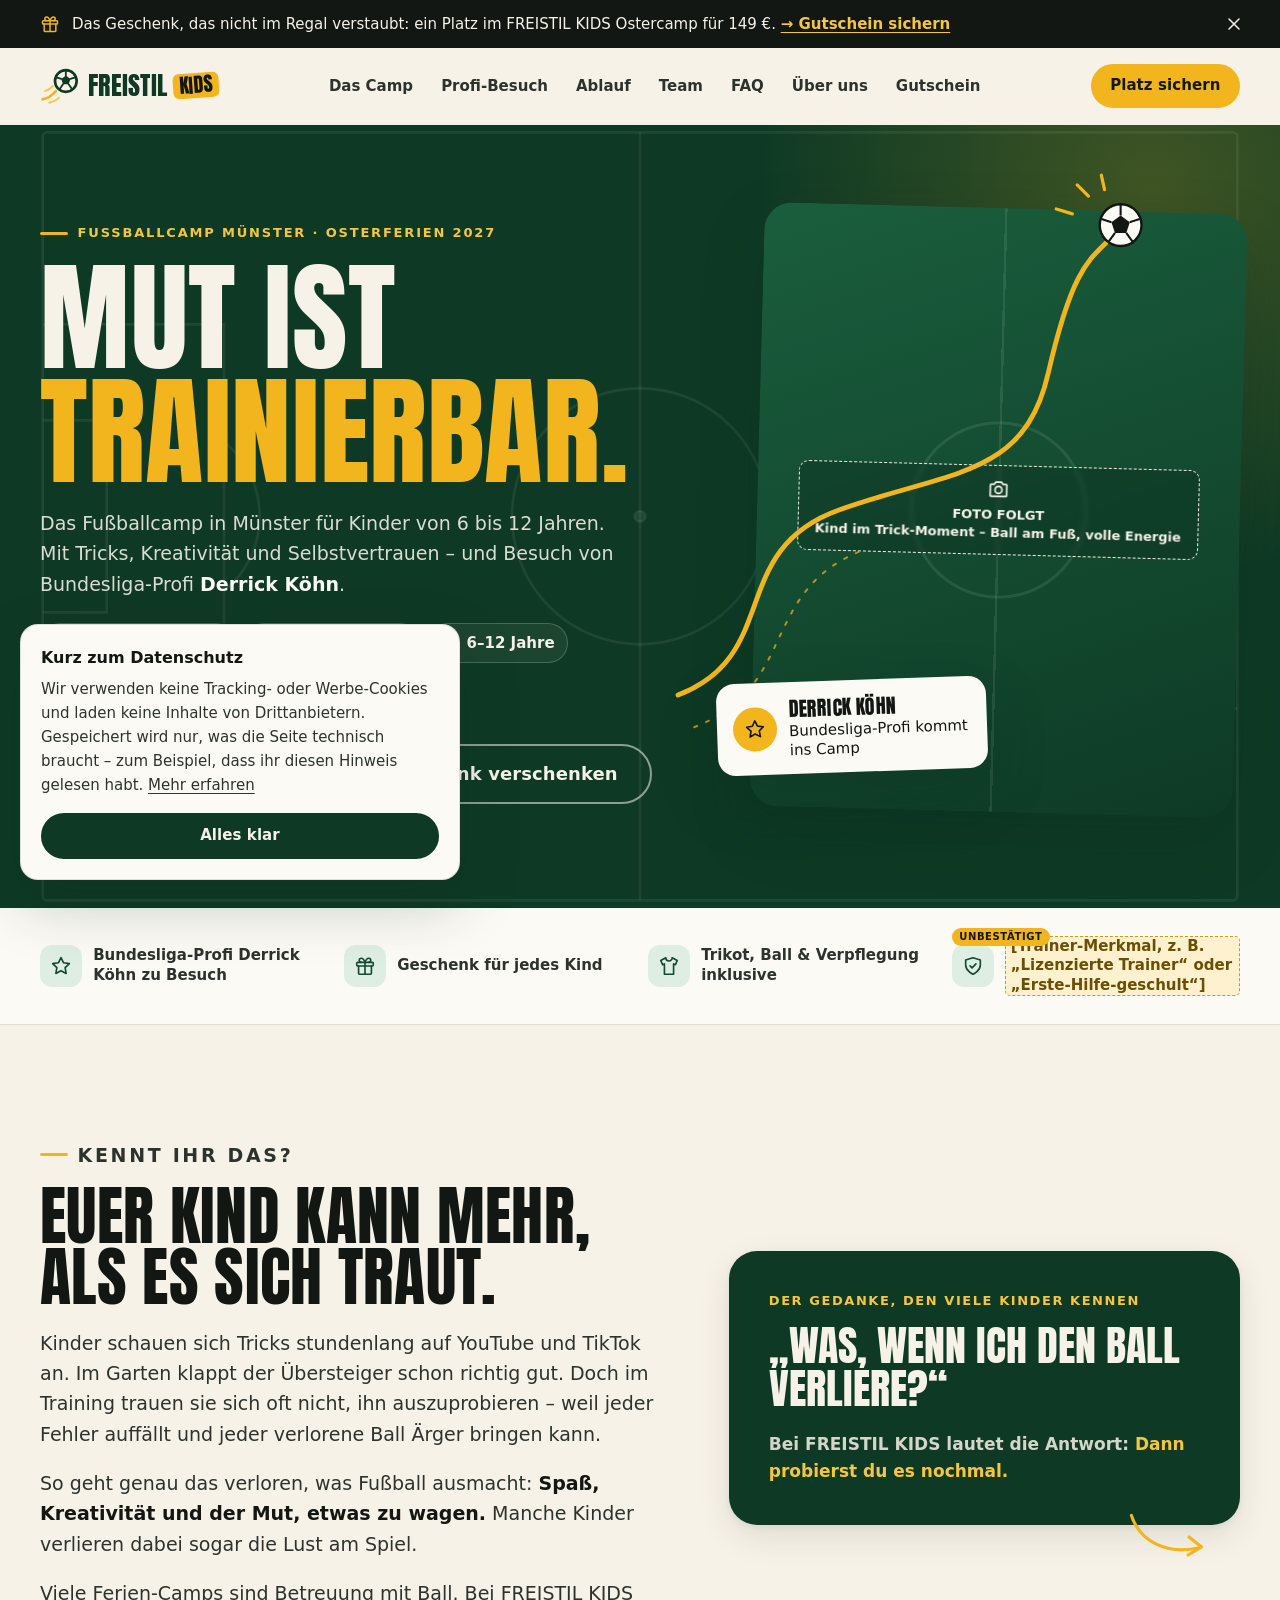
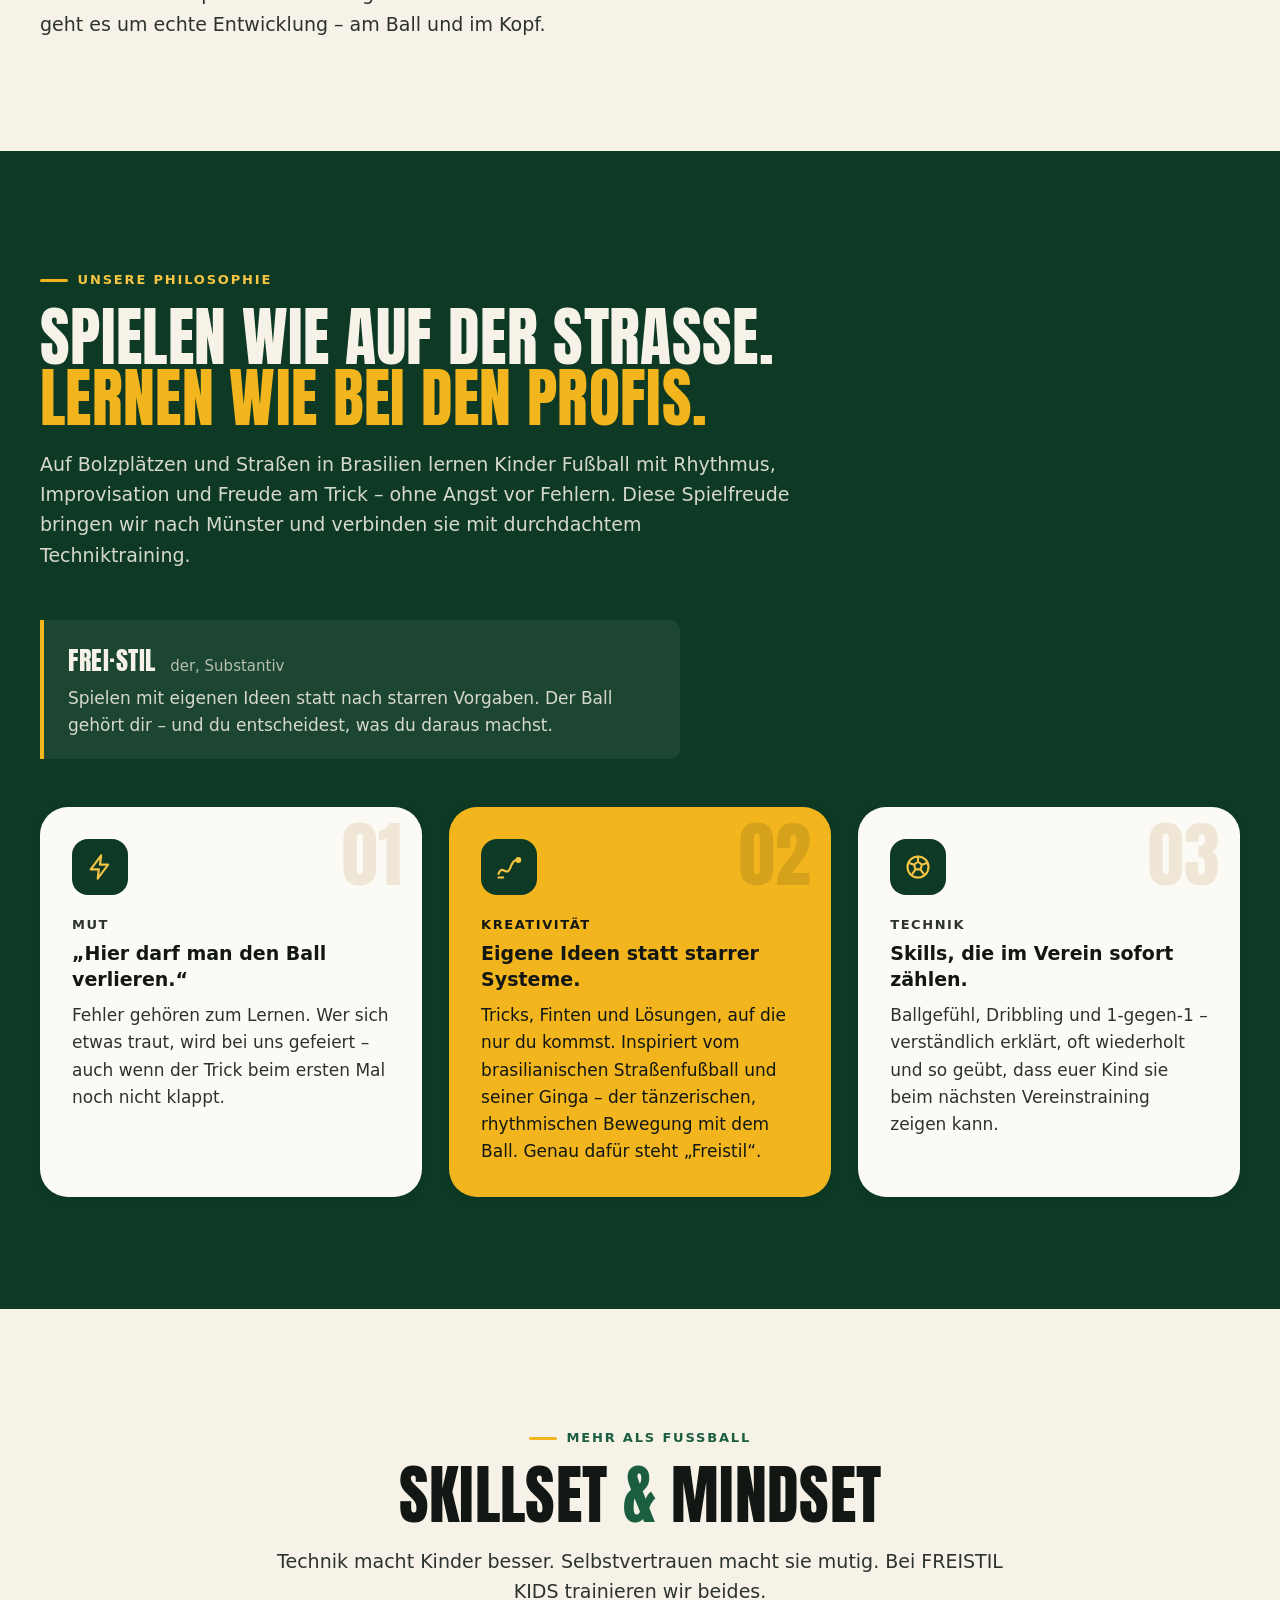
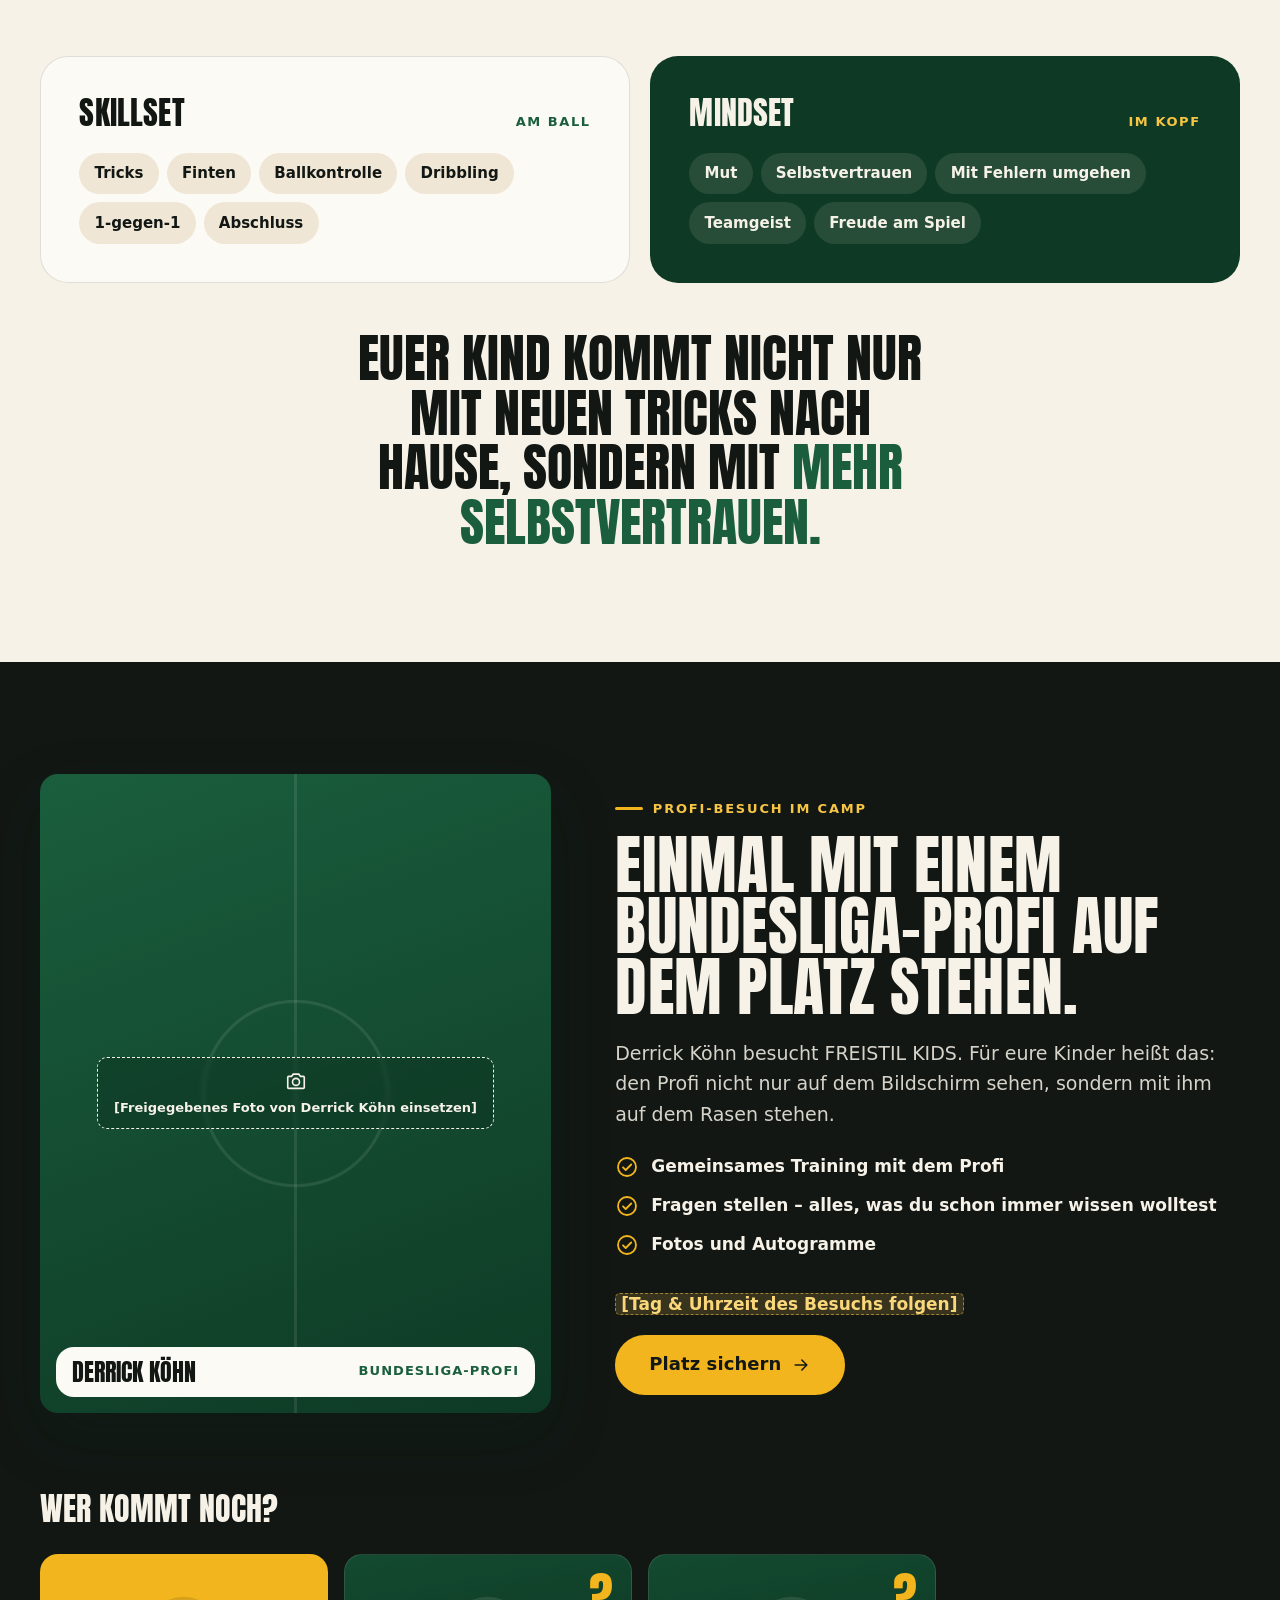
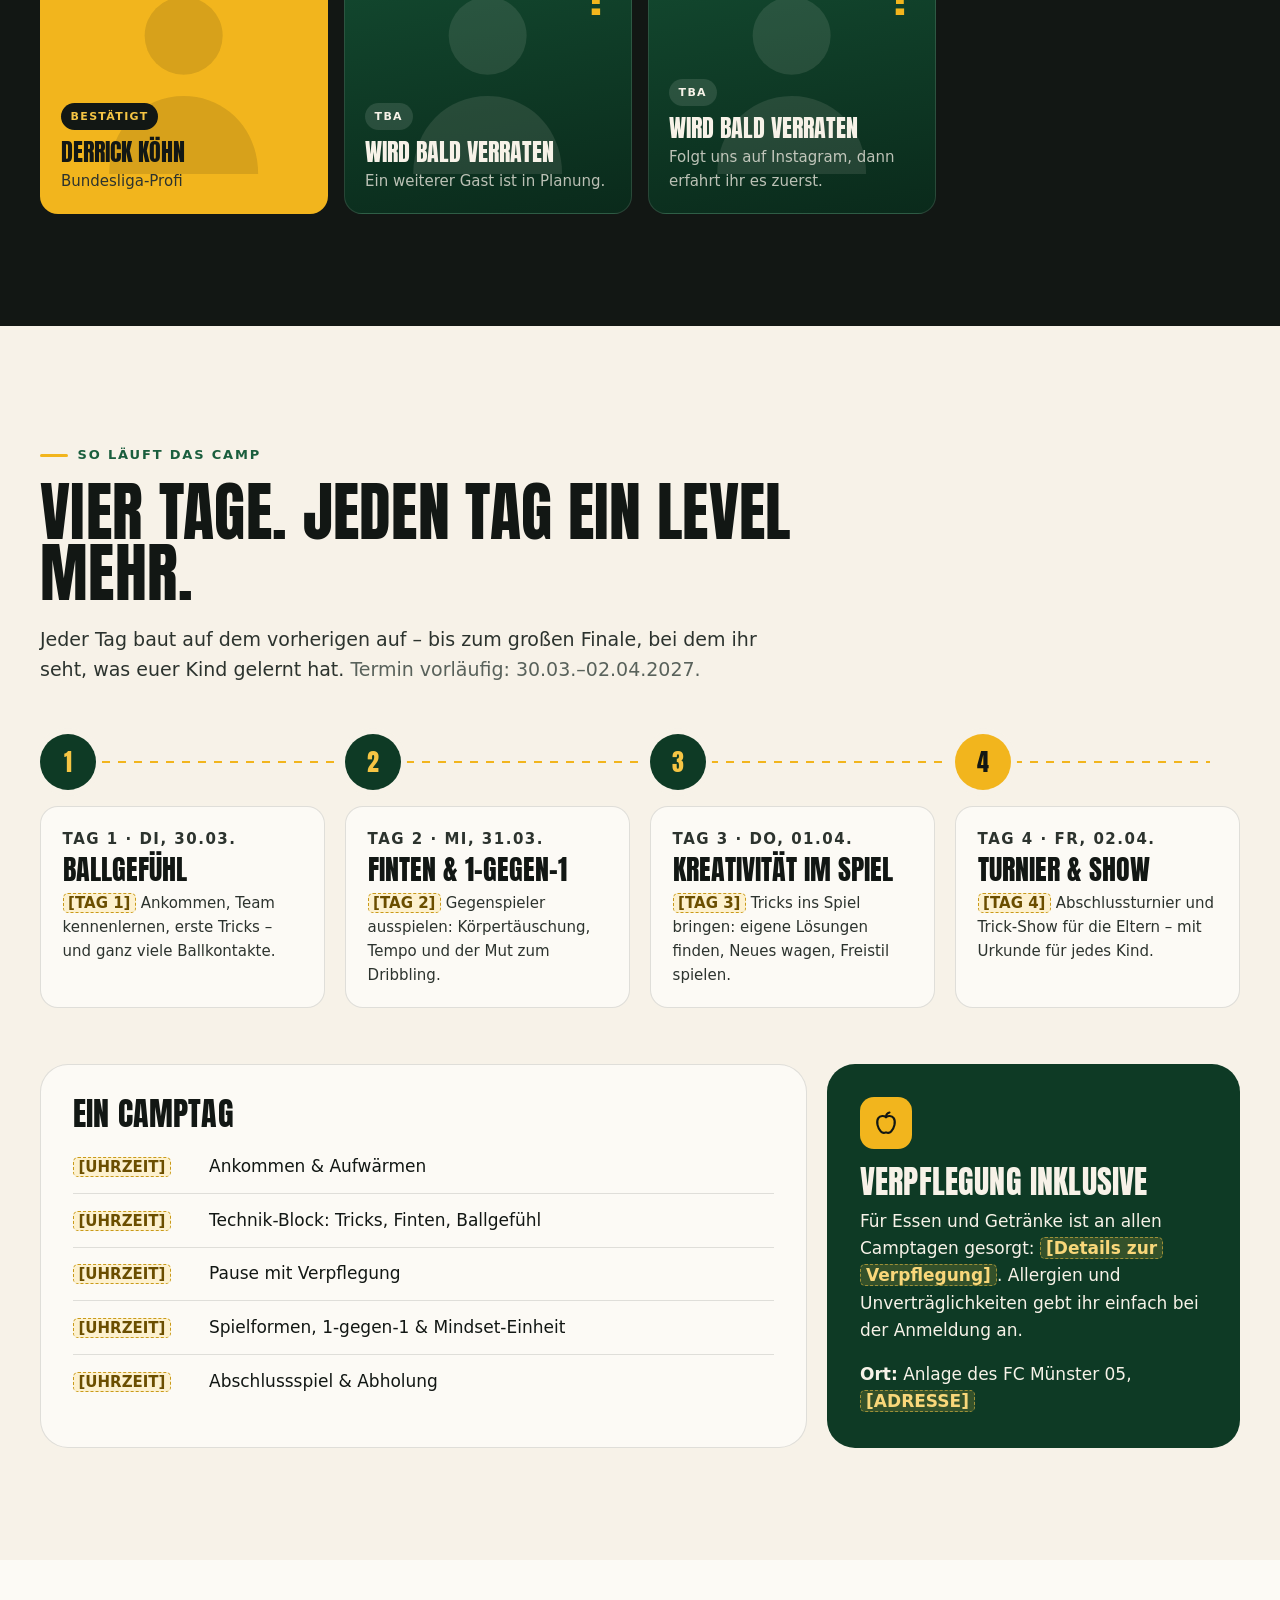
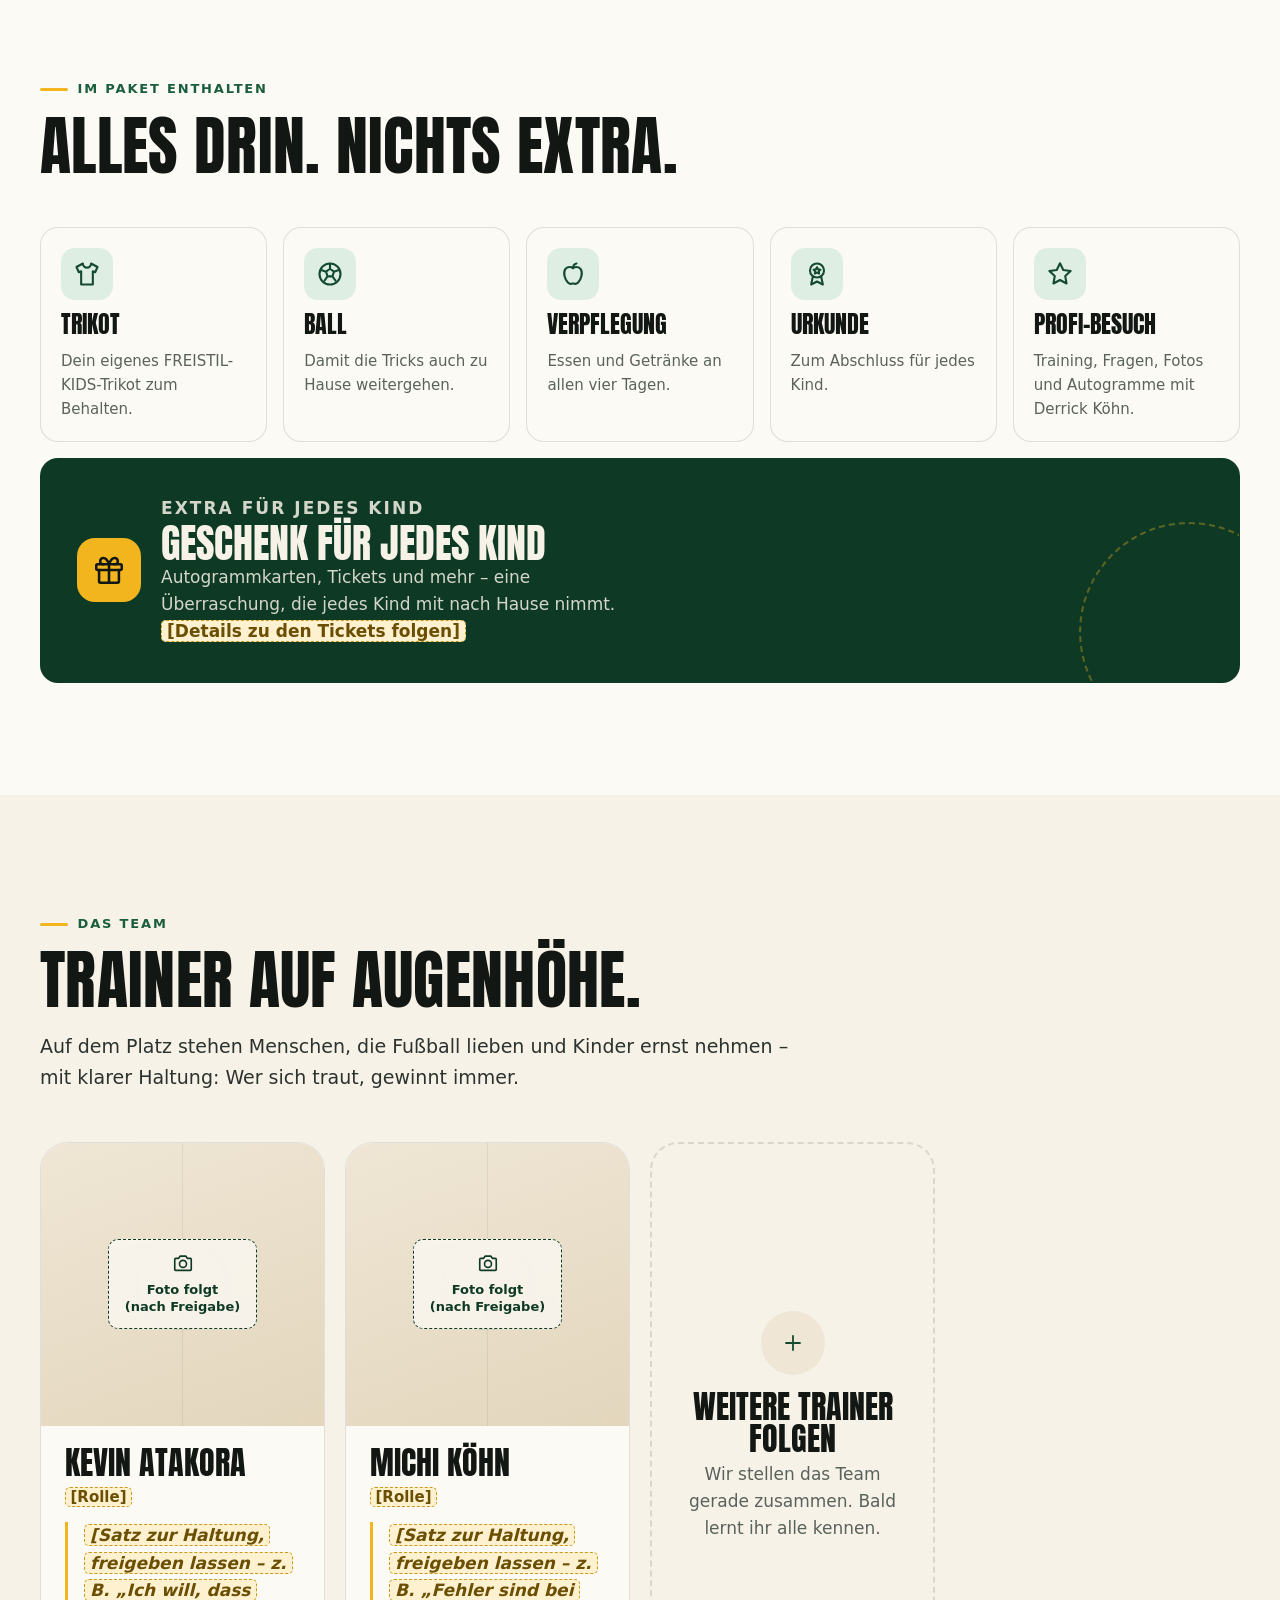
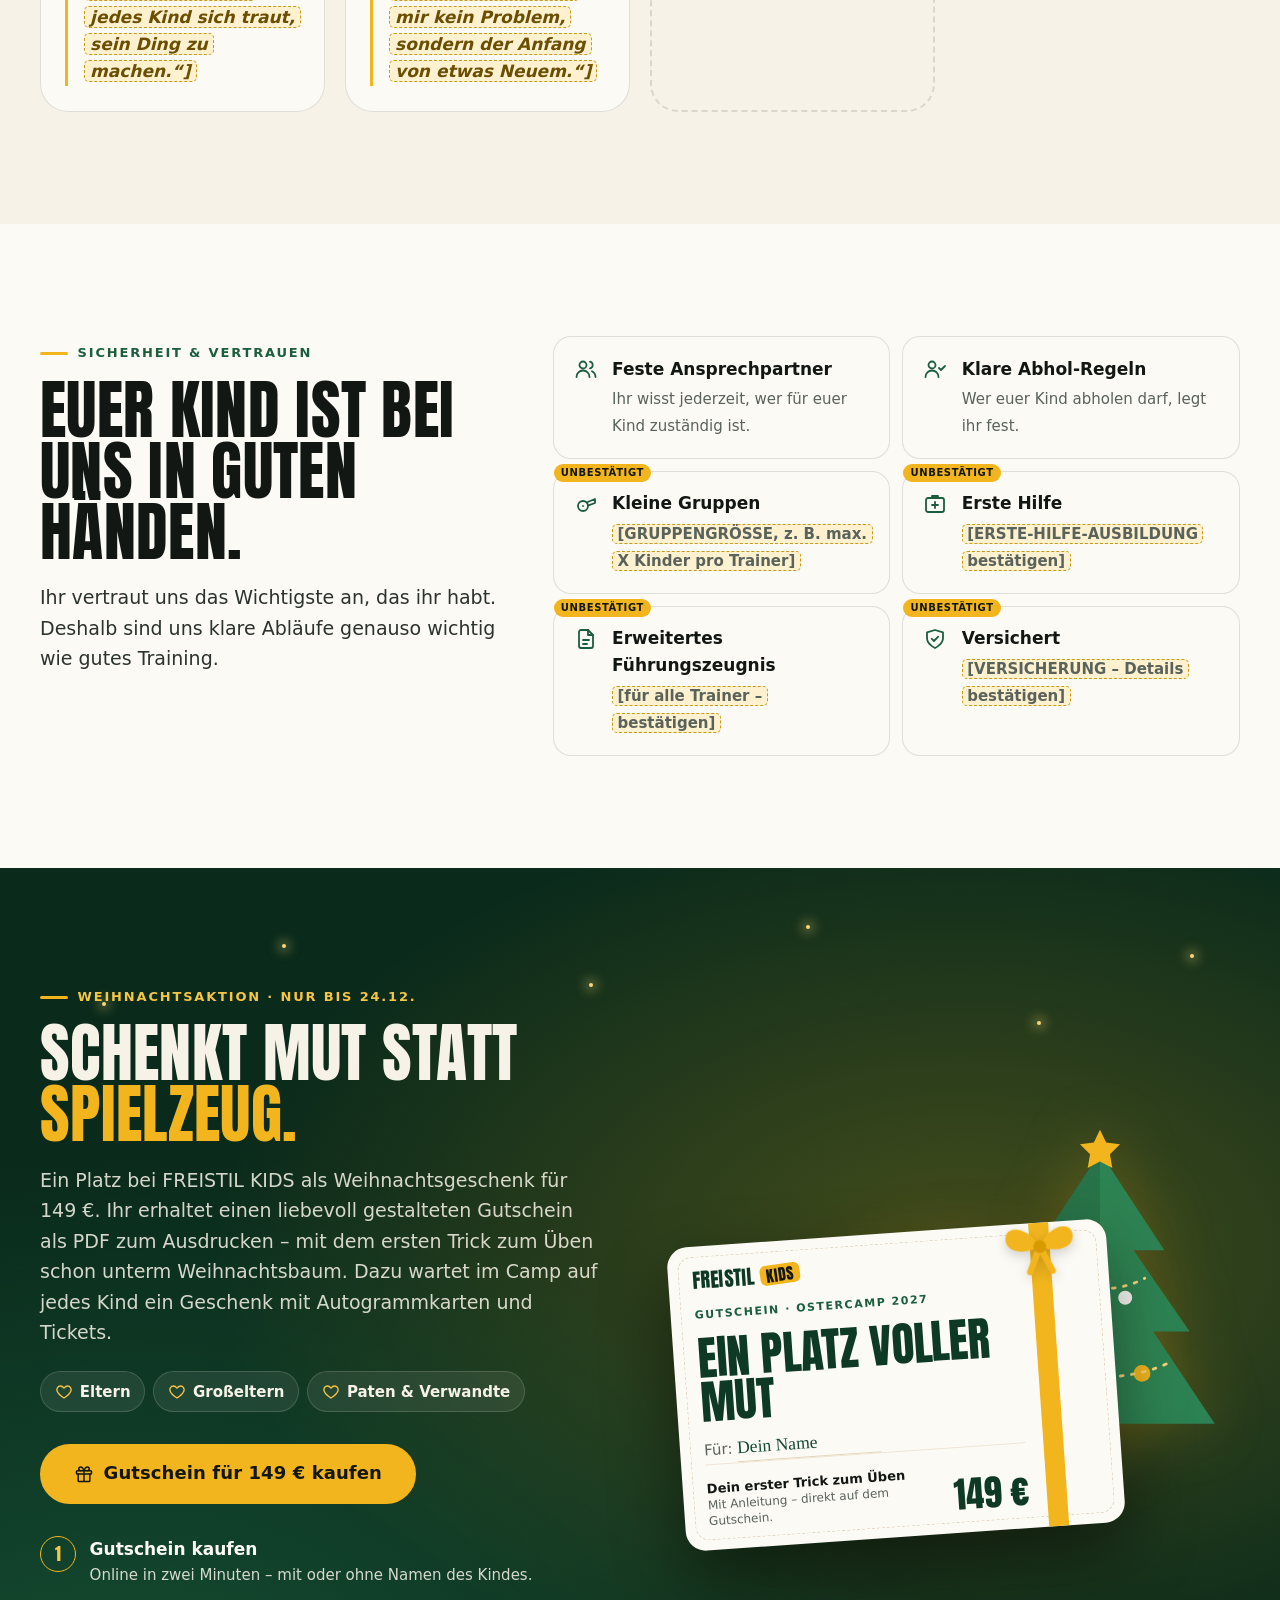
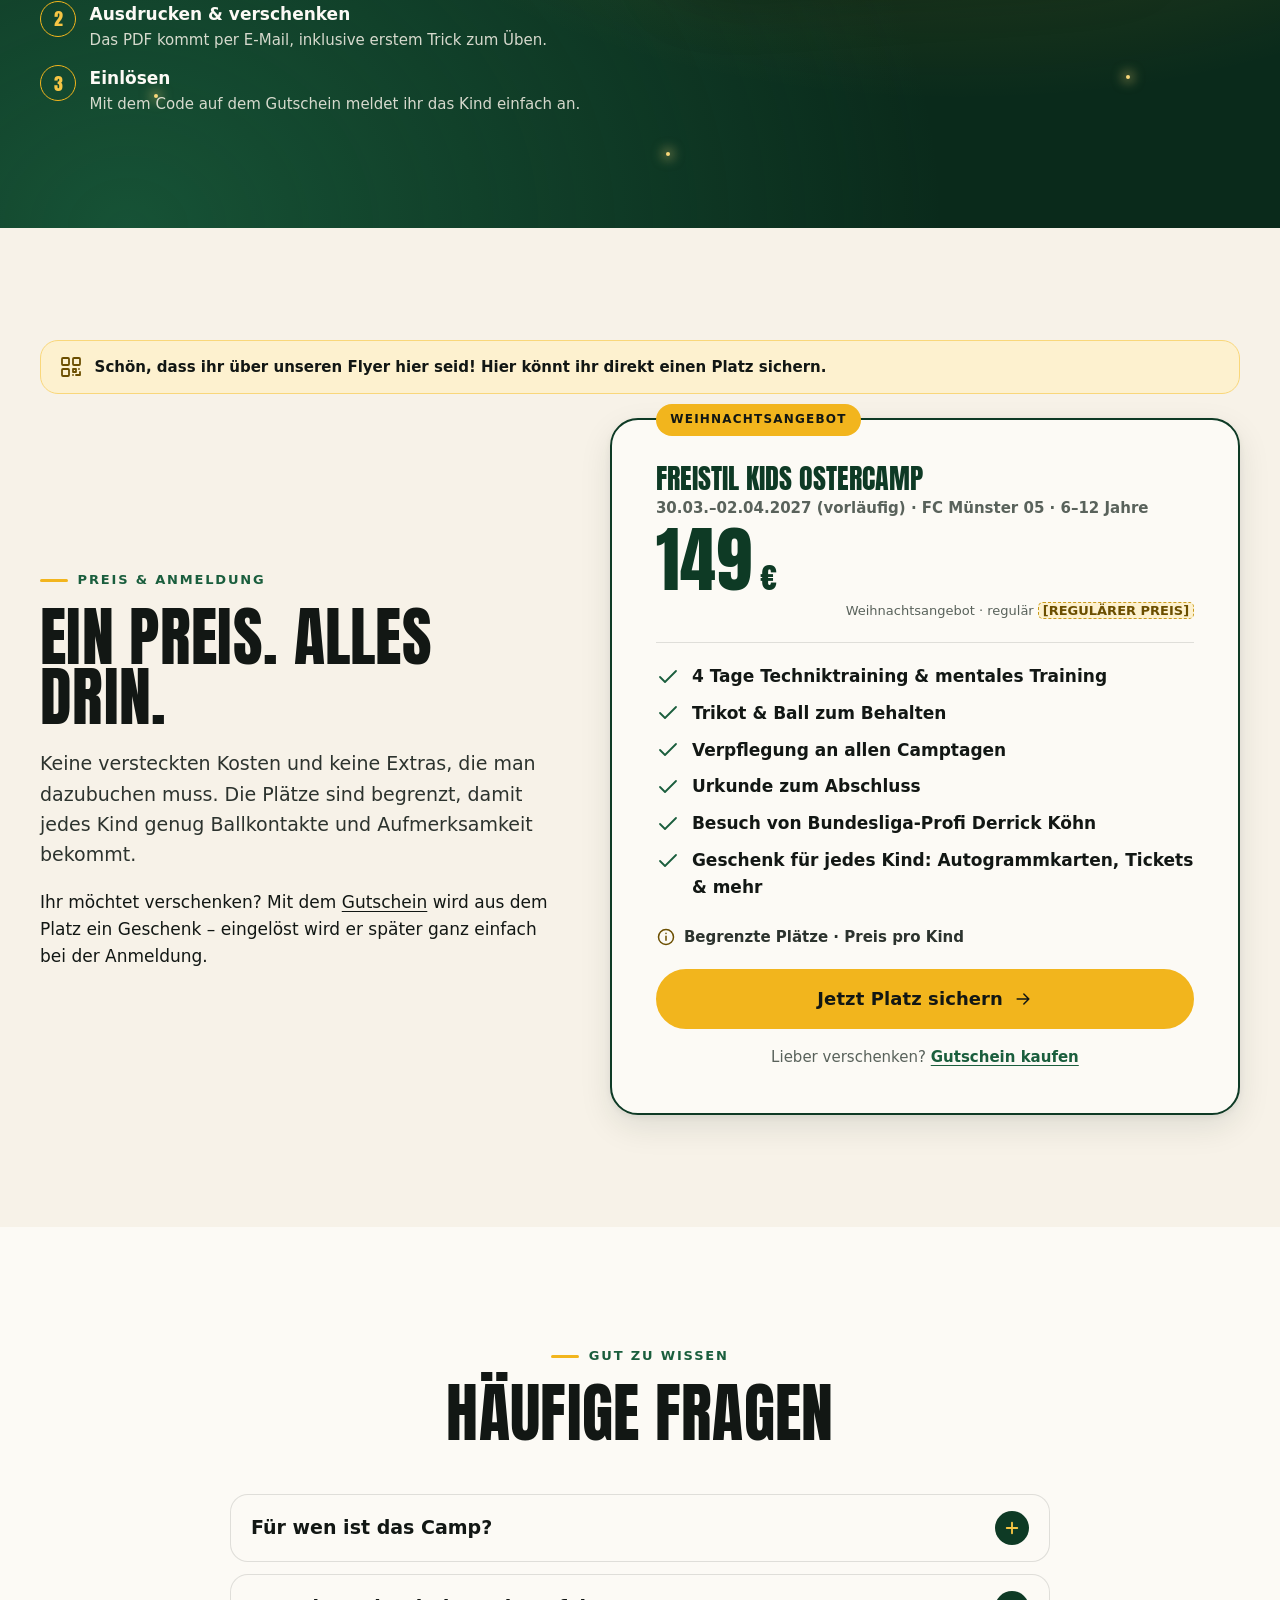
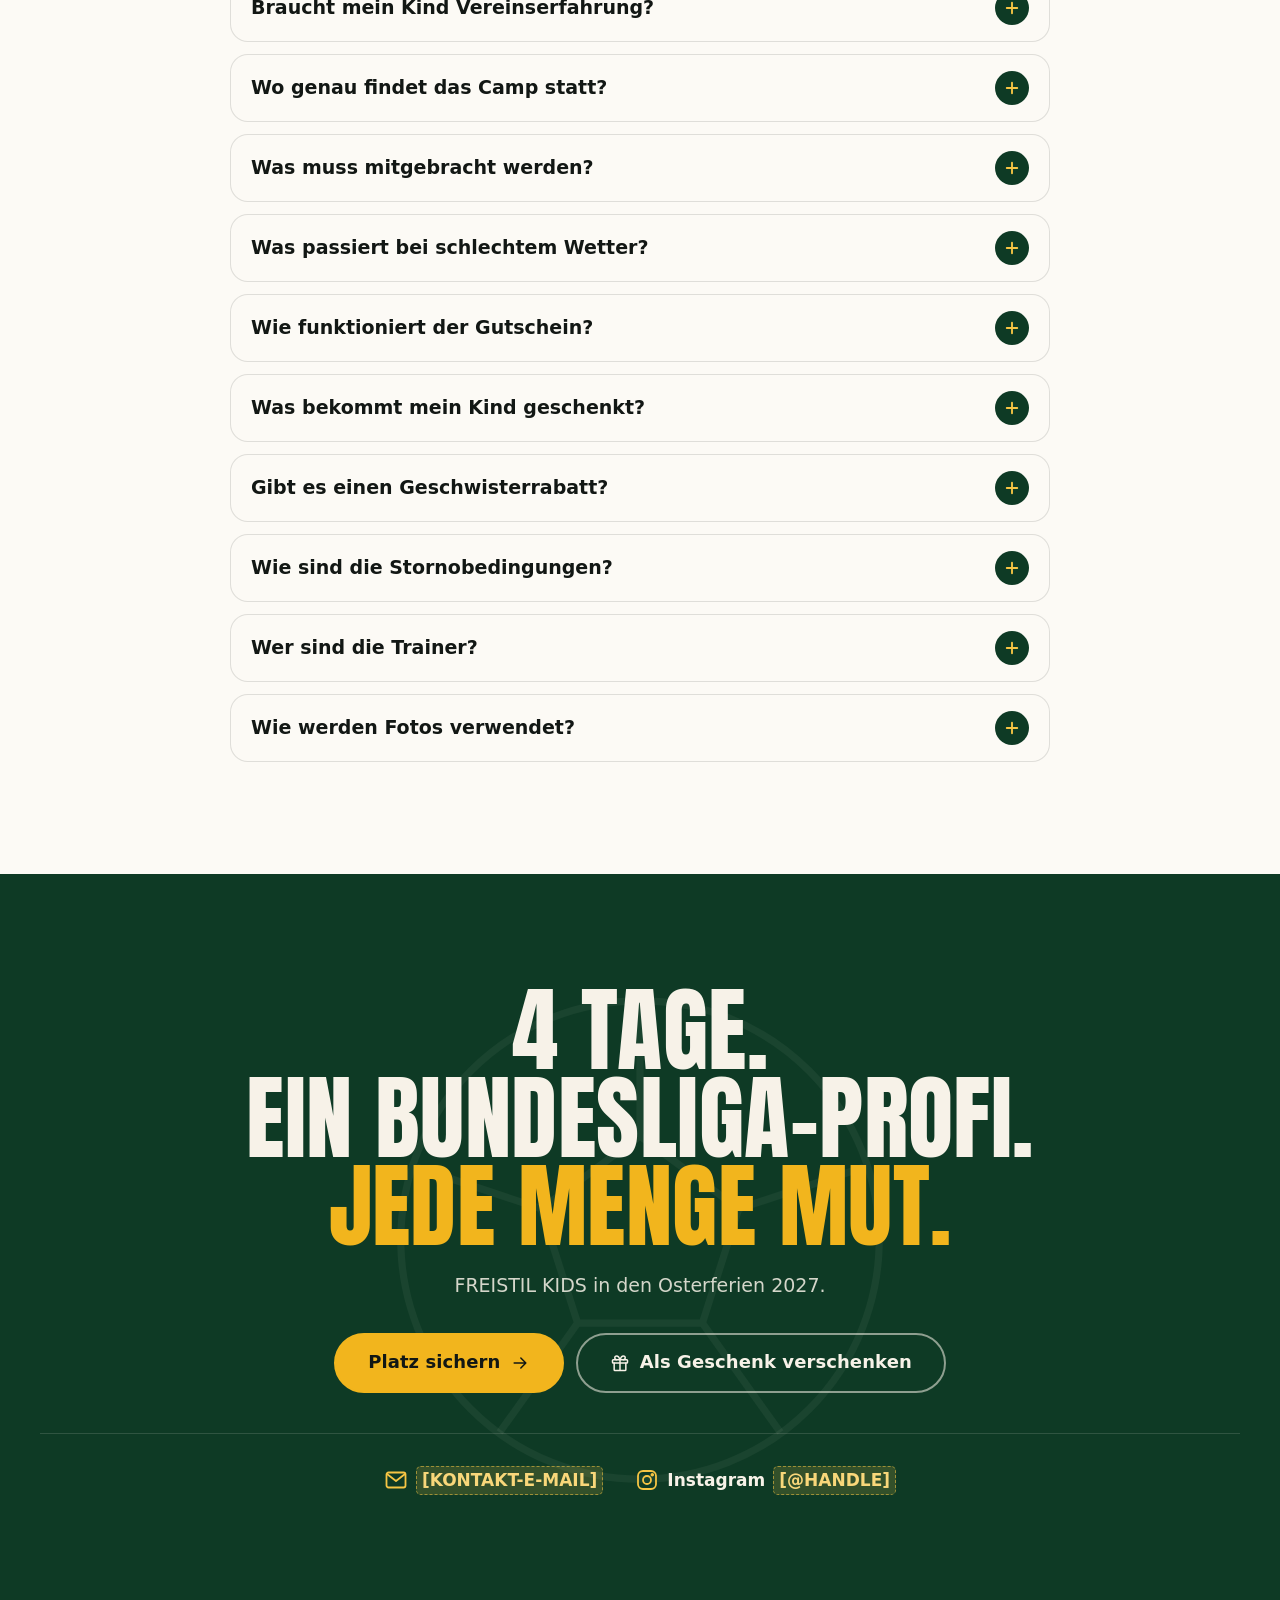
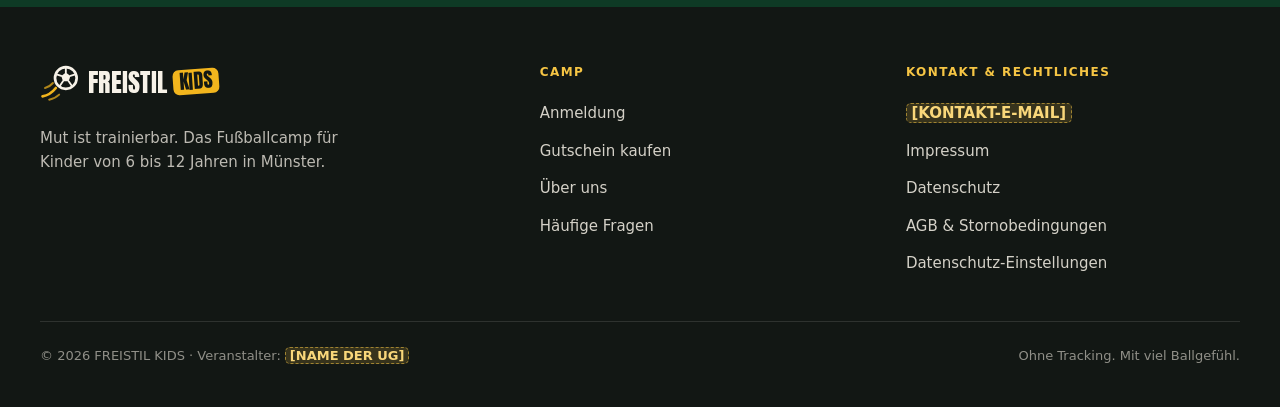
==== flyer/index.html @ 4f537256 "Website FREISTIL KIDS: Startseite, Über uns, Anmeldung, Gutschein - Startseite mit allen 14 Abschnit" ====
<!DOCTYPE html>
<html lang="de">
<head>
  <meta charset="utf-8">
  <meta name="viewport" content="width=device-width, initial-scale=1">
  <title>FREISTIL KIDS – Fußballcamp Münster</title>
  <meta name="robots" content="noindex, follow">
  <!--
    Landing-URL für den QR-Code auf dem Flyer (z. B. https://DOMAIN/flyer).
    Leitet auf die Startseite mit Fokus auf Preis & Anmeldung weiter und hängt ?quelle=flyer an.
    Messbar ohne Tracking-Tool: Der Parameter landet als verstecktes Feld „quelle“ in jeder Anmeldung
    und jeder Gutschein-Bestellung; zusätzlich zählen die Server-Logs die Aufrufe von /flyer.
    Für weitere Kanäle einfach kopieren, z. B. /insta → ?quelle=instagram.
  -->
  <meta http-equiv="refresh" content="0; url=../index.html?quelle=flyer#preis">
  <link rel="canonical" href="https://freistil-kids.example/">
  <script>location.replace('../index.html?quelle=flyer#preis');</script>
  <style>body{font-family:system-ui,sans-serif;background:#0e3a25;color:#f7f2e8;display:grid;place-items:center;min-height:100vh;margin:0;text-align:center;padding:1rem}a{color:#f6c544}</style>
</head>
<body>
  <p>Einen Moment … <a href="../index.html?quelle=flyer#preis">Weiter zu FREISTIL KIDS</a></p>
</body>
</html>
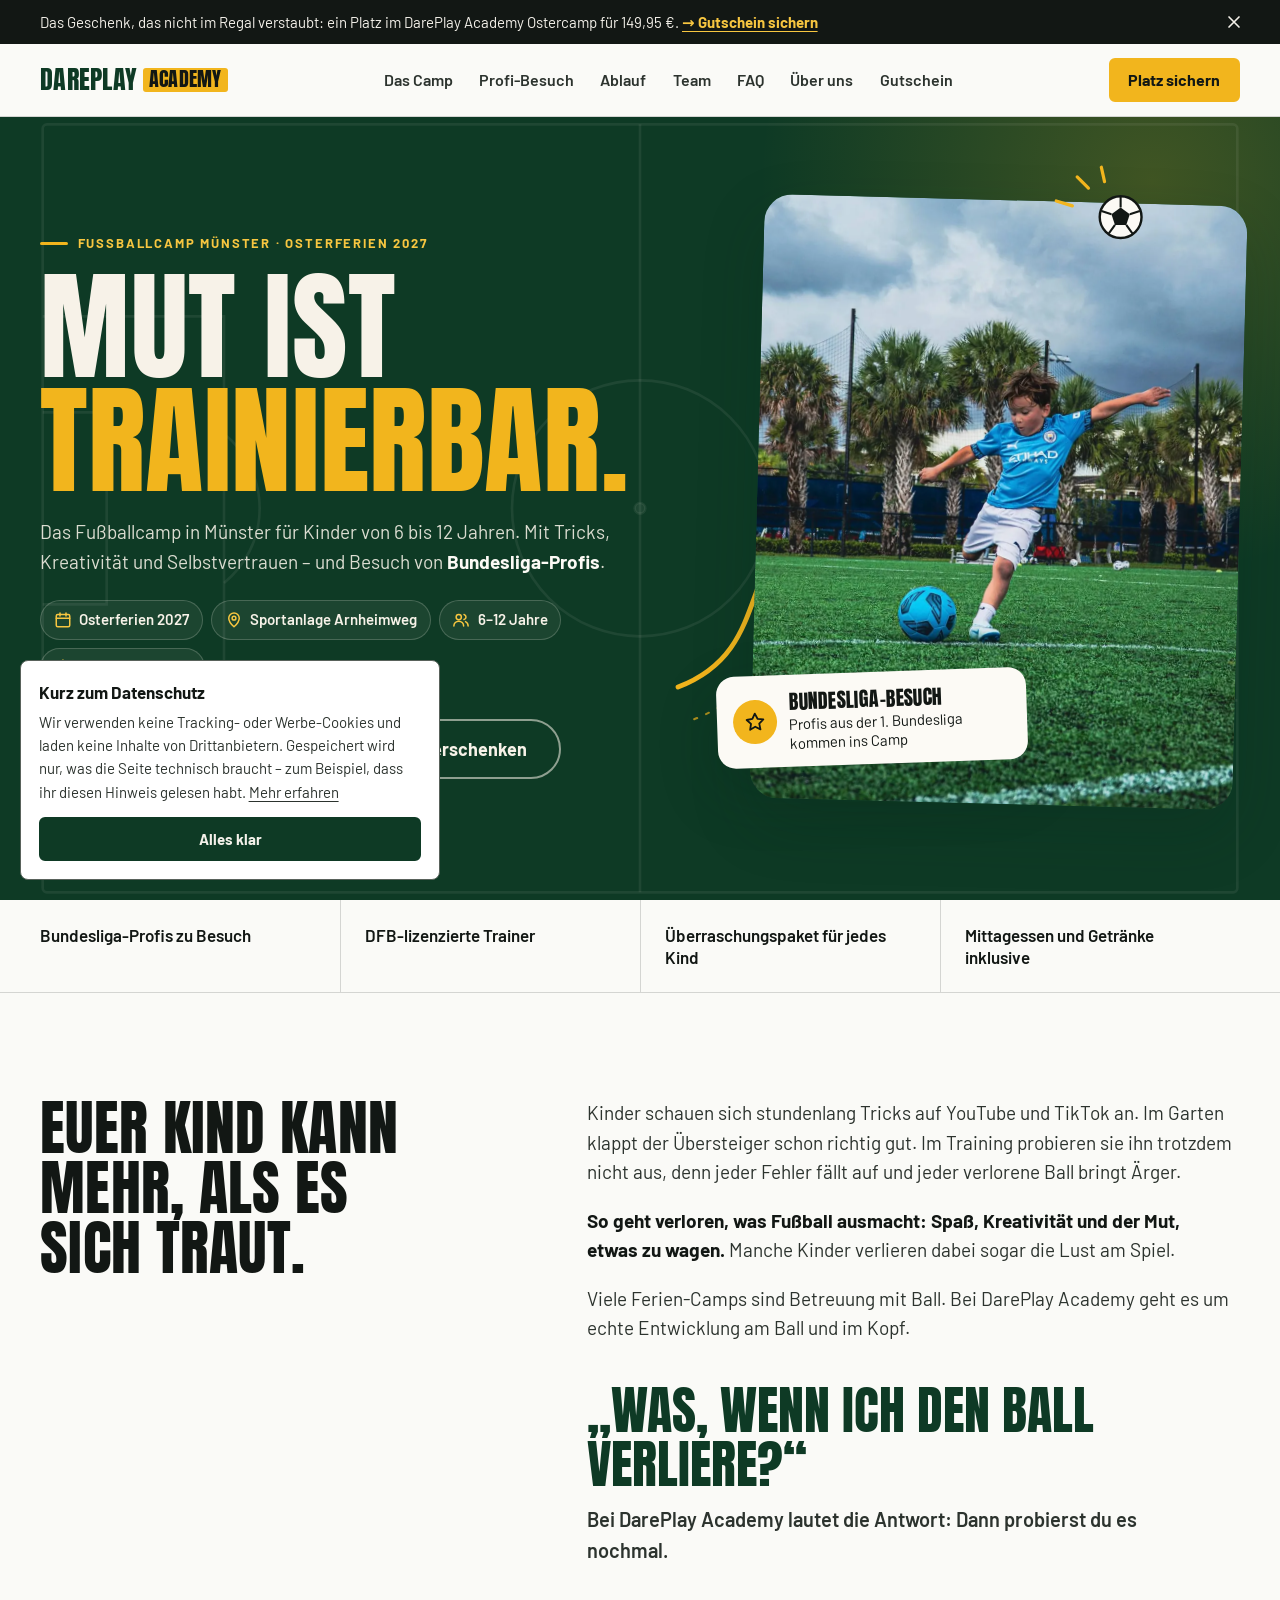
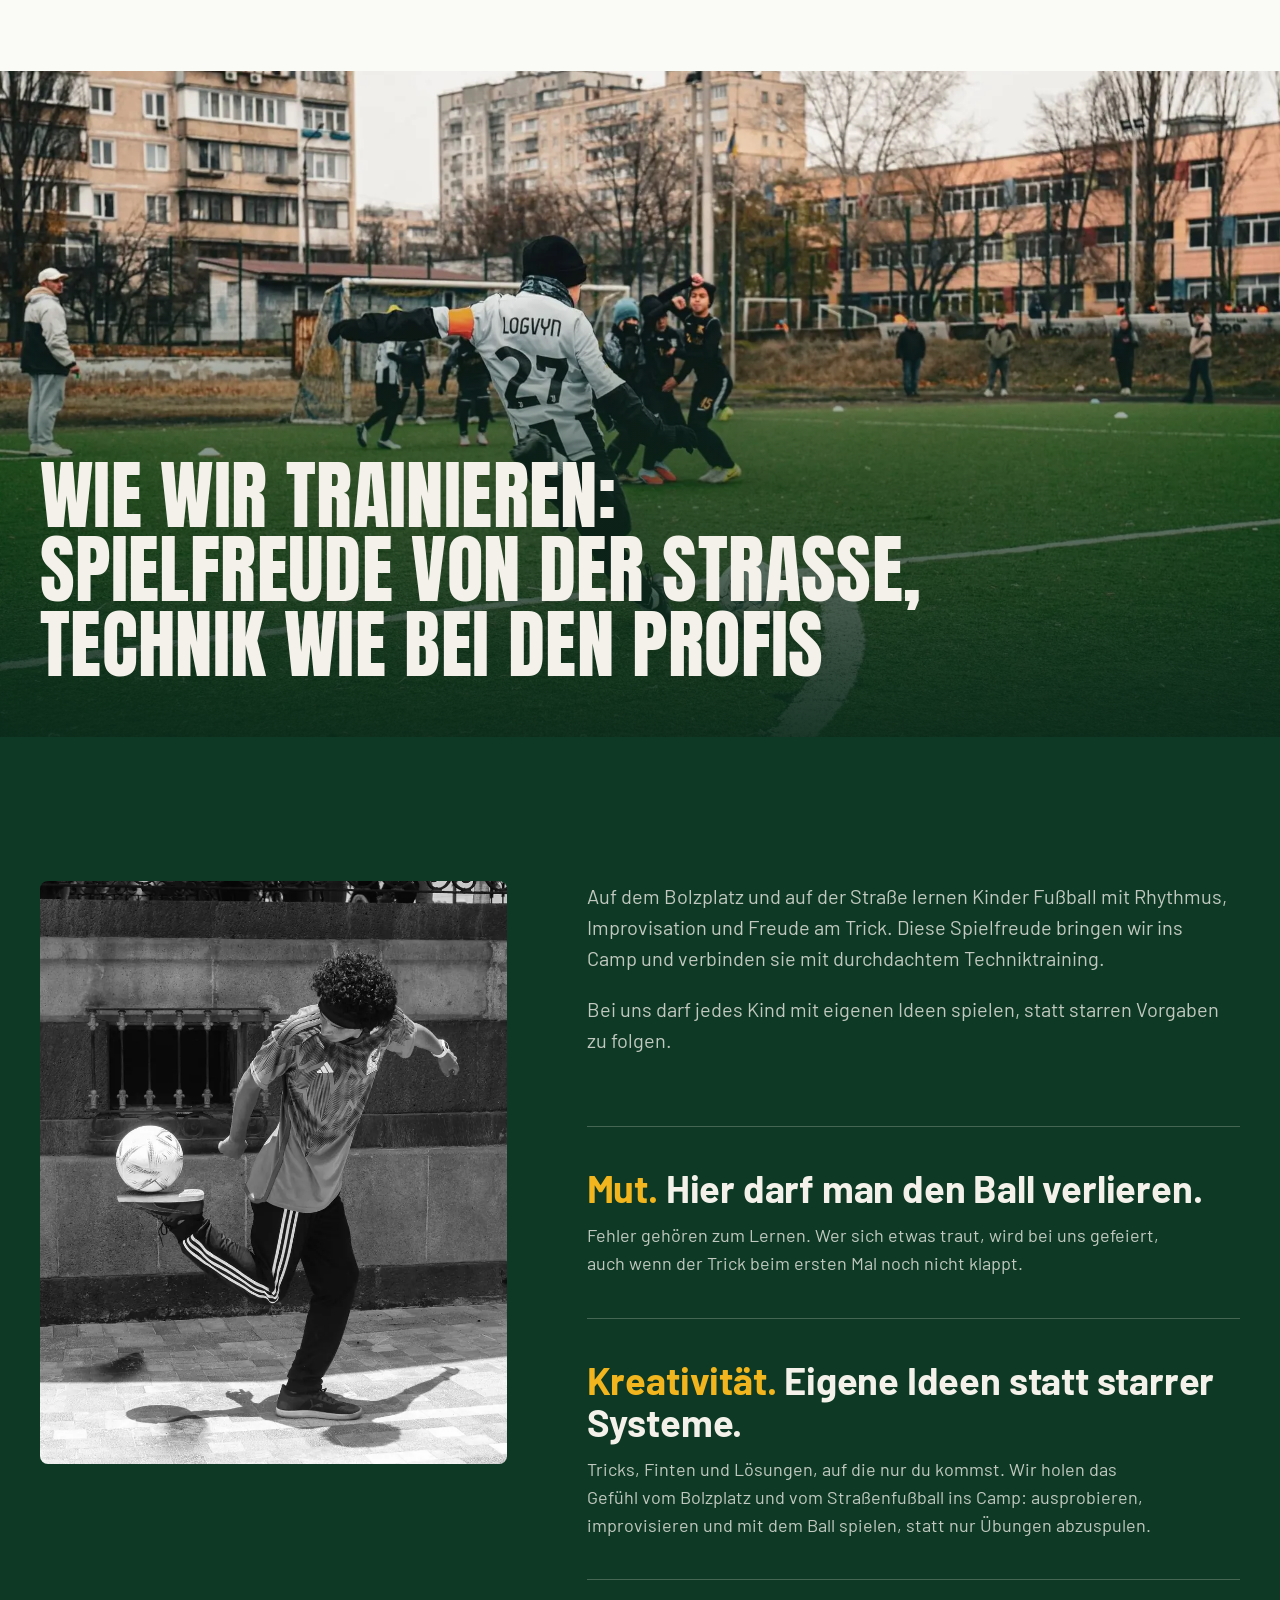
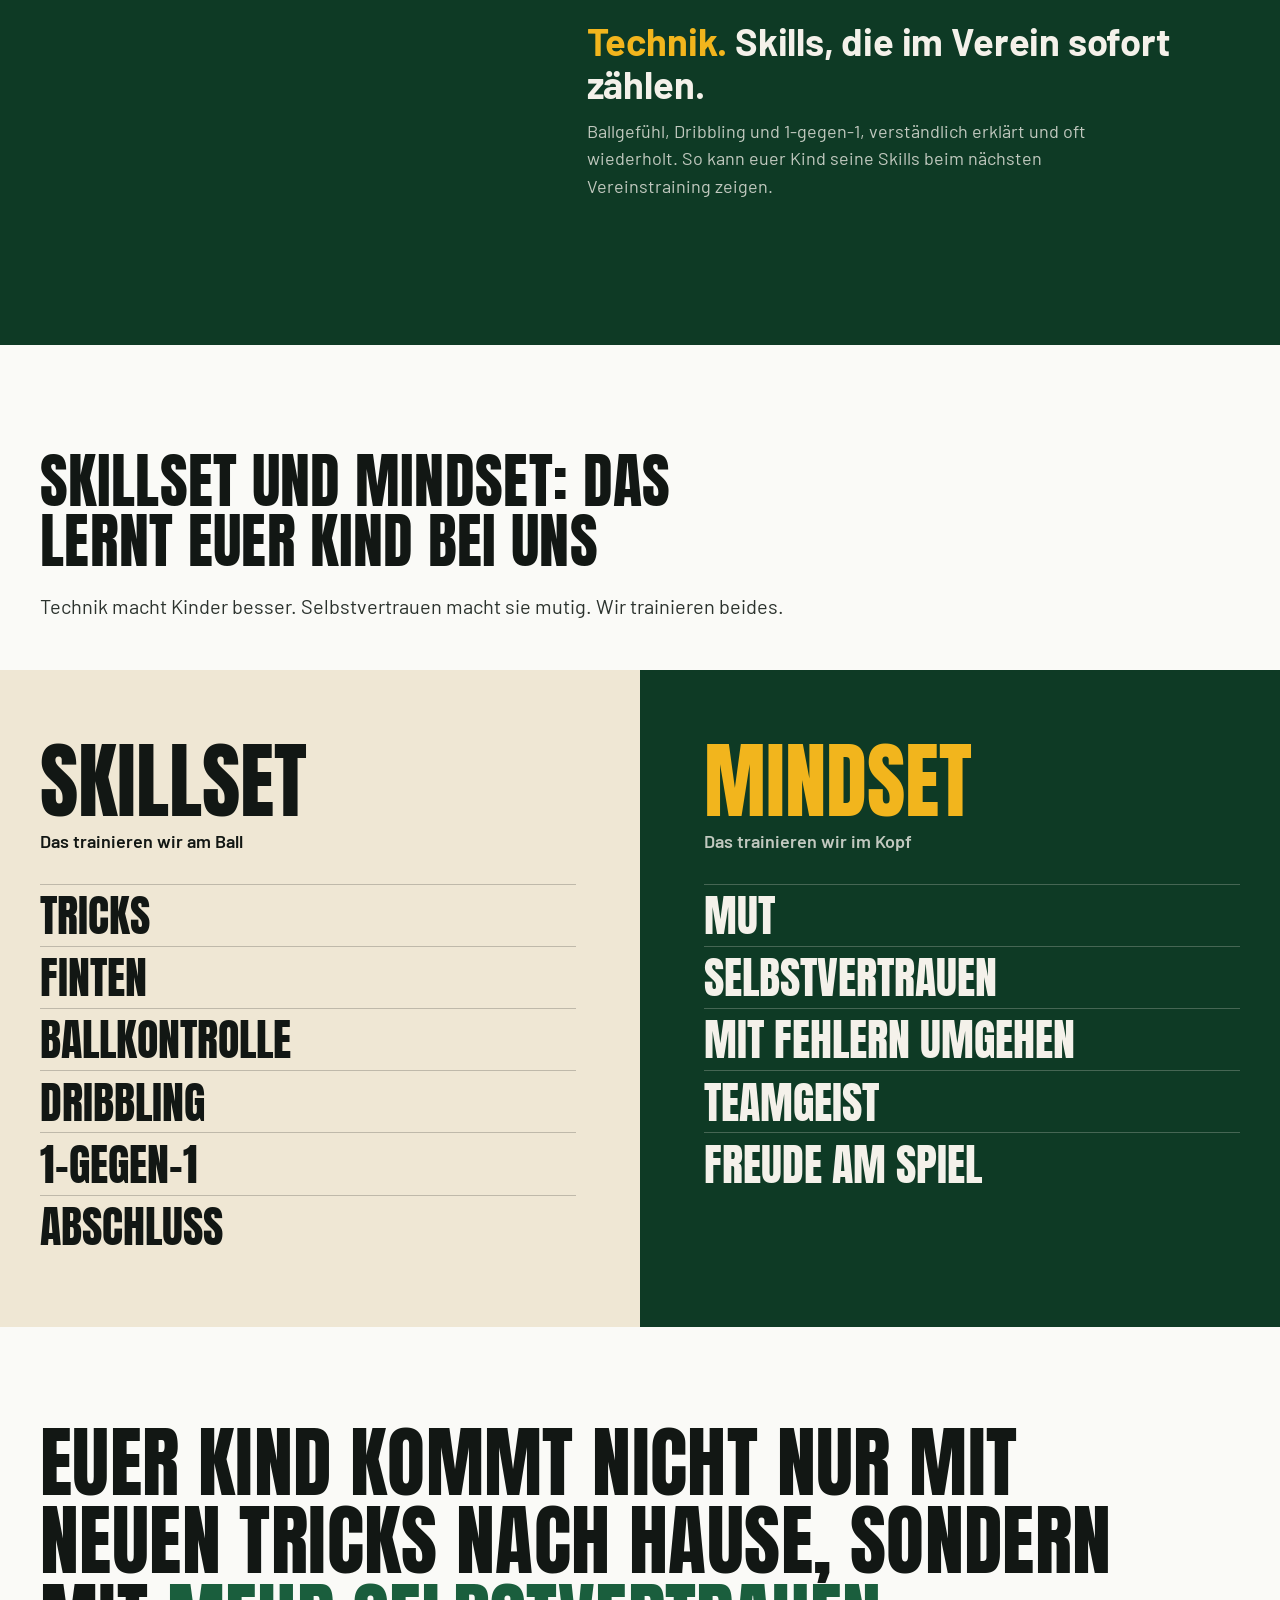
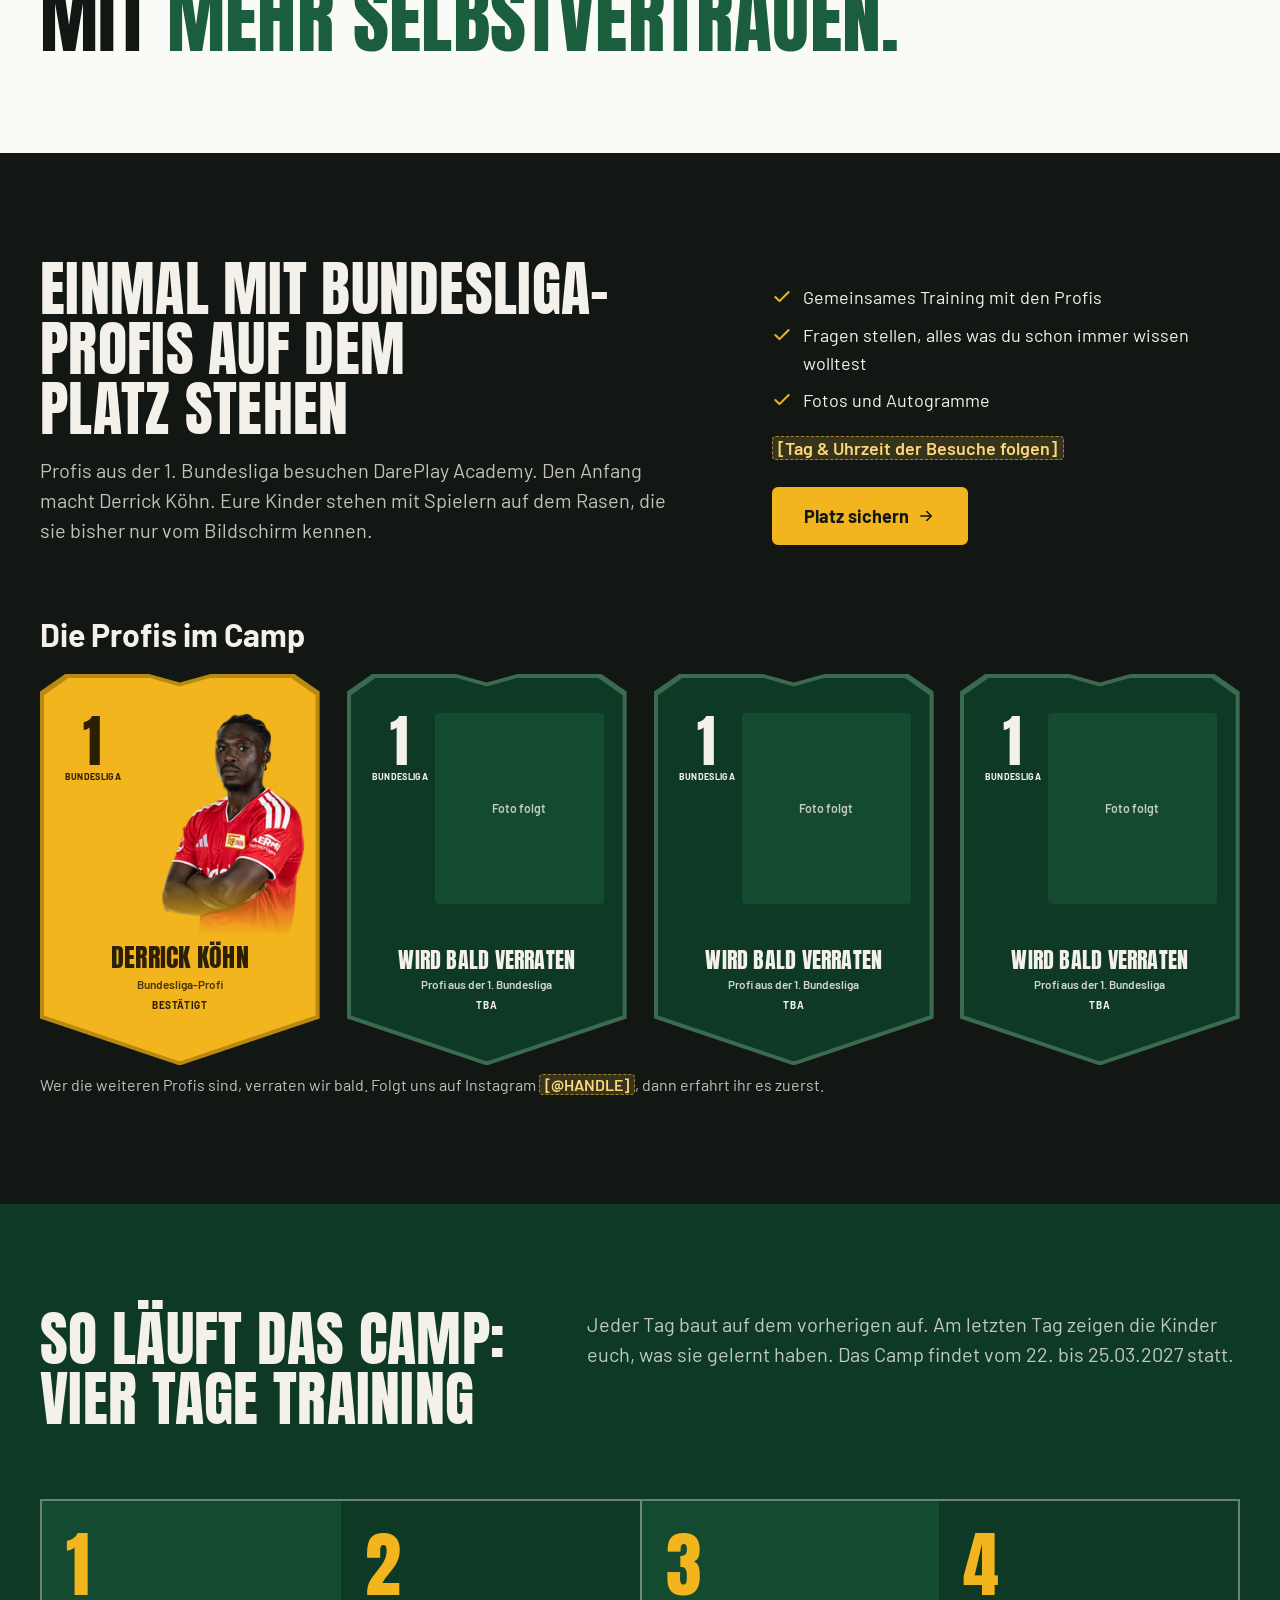
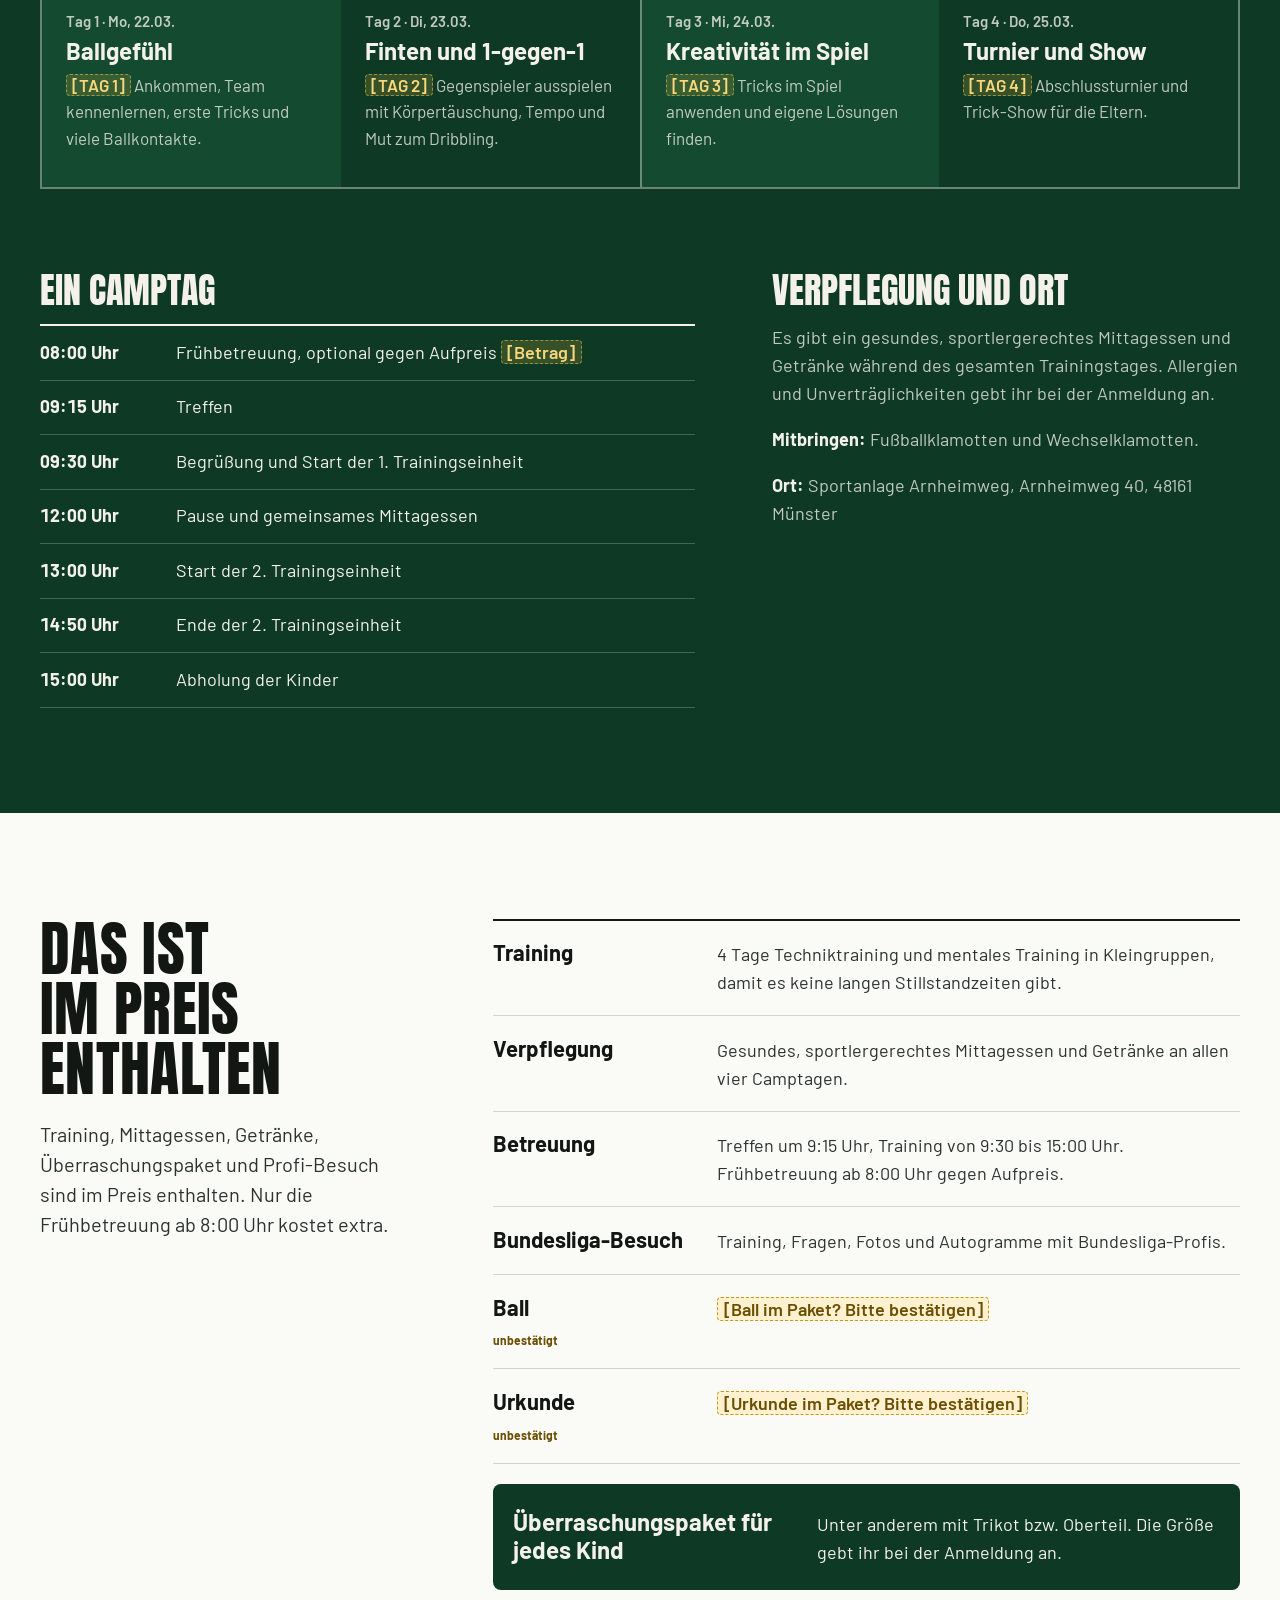
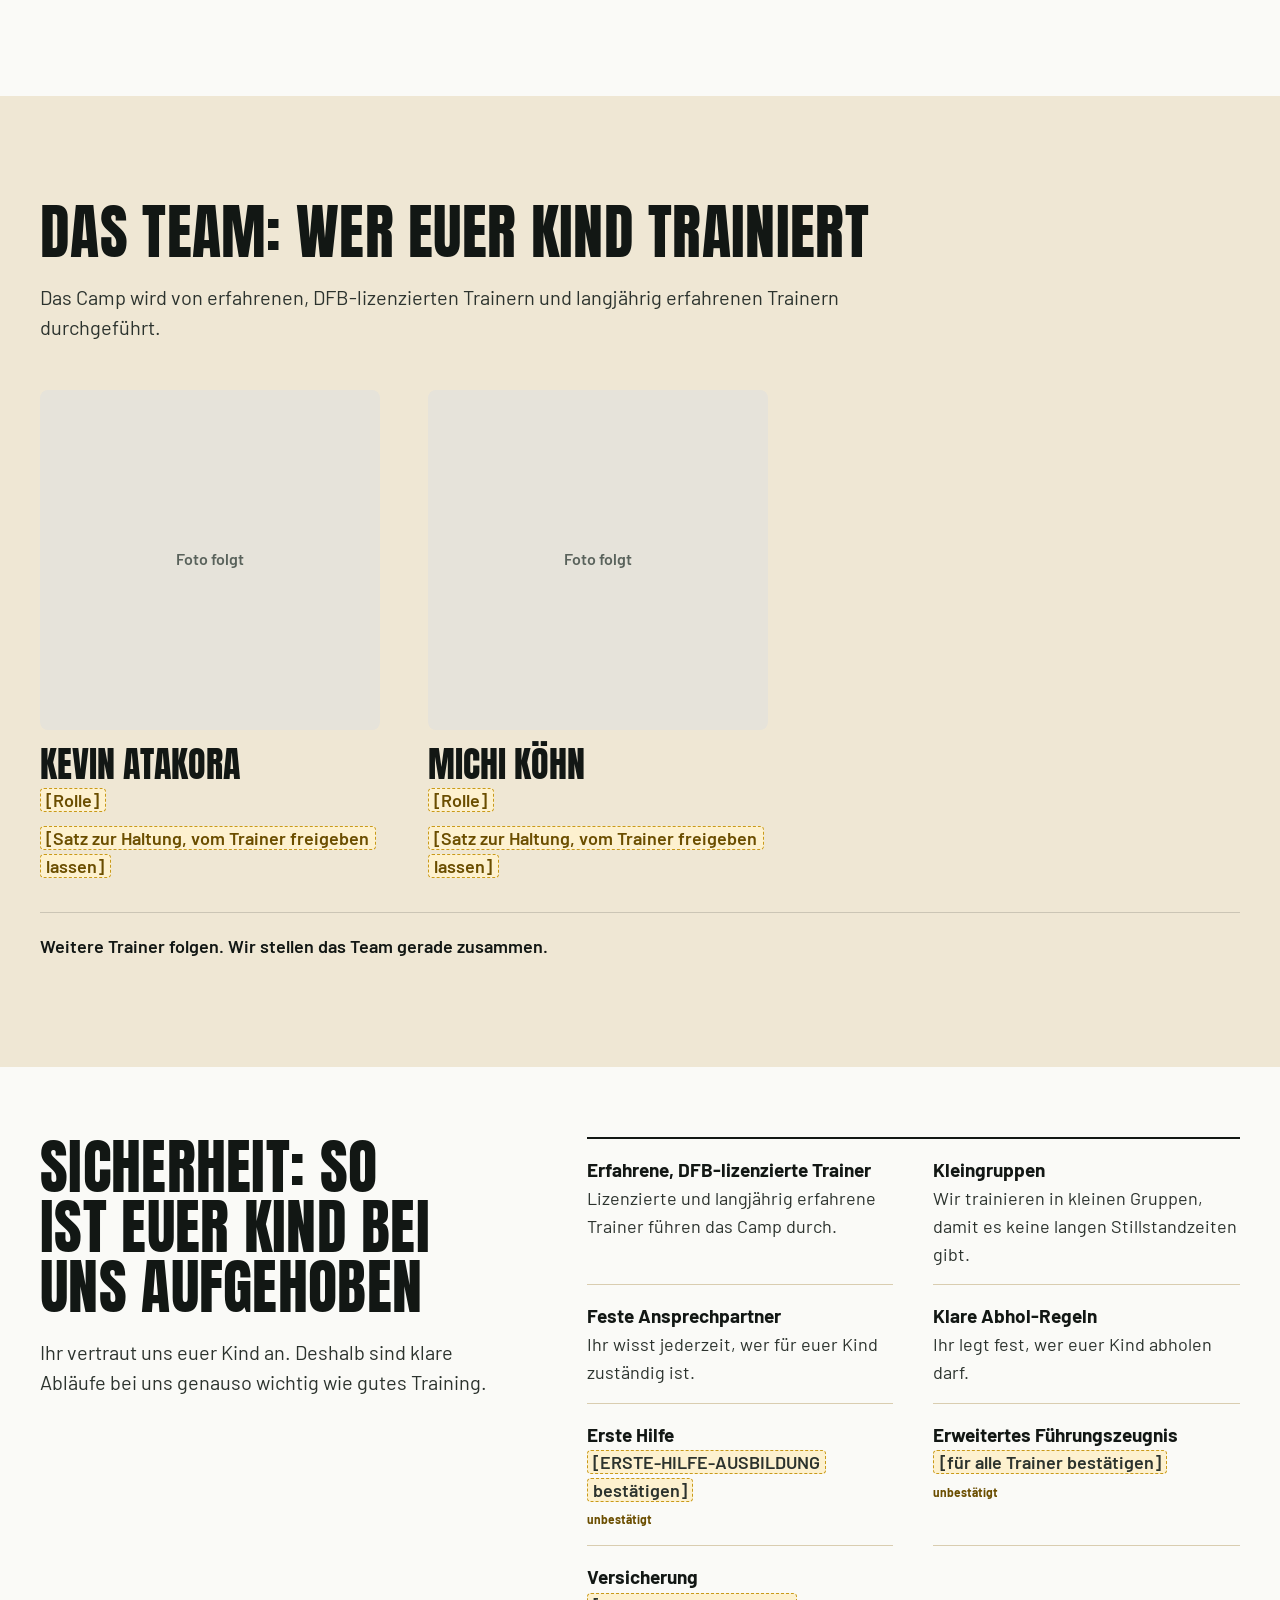
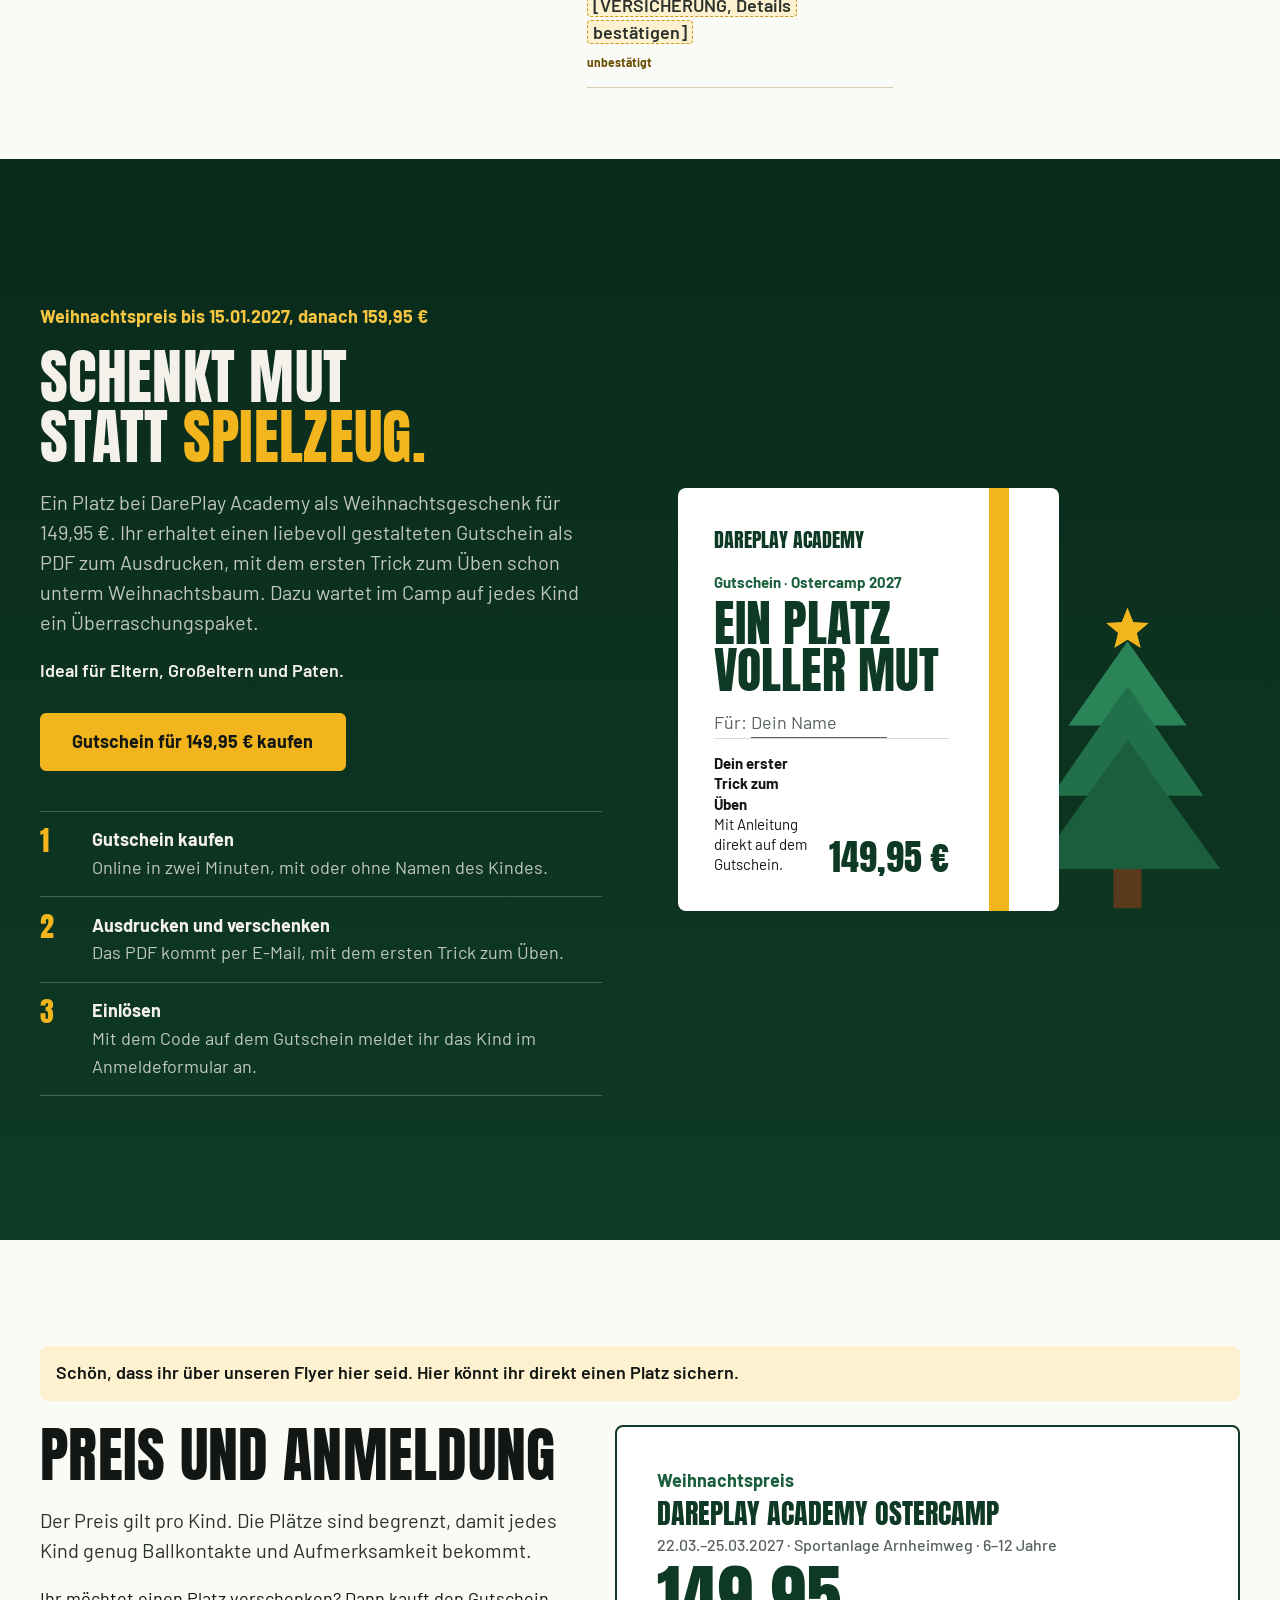
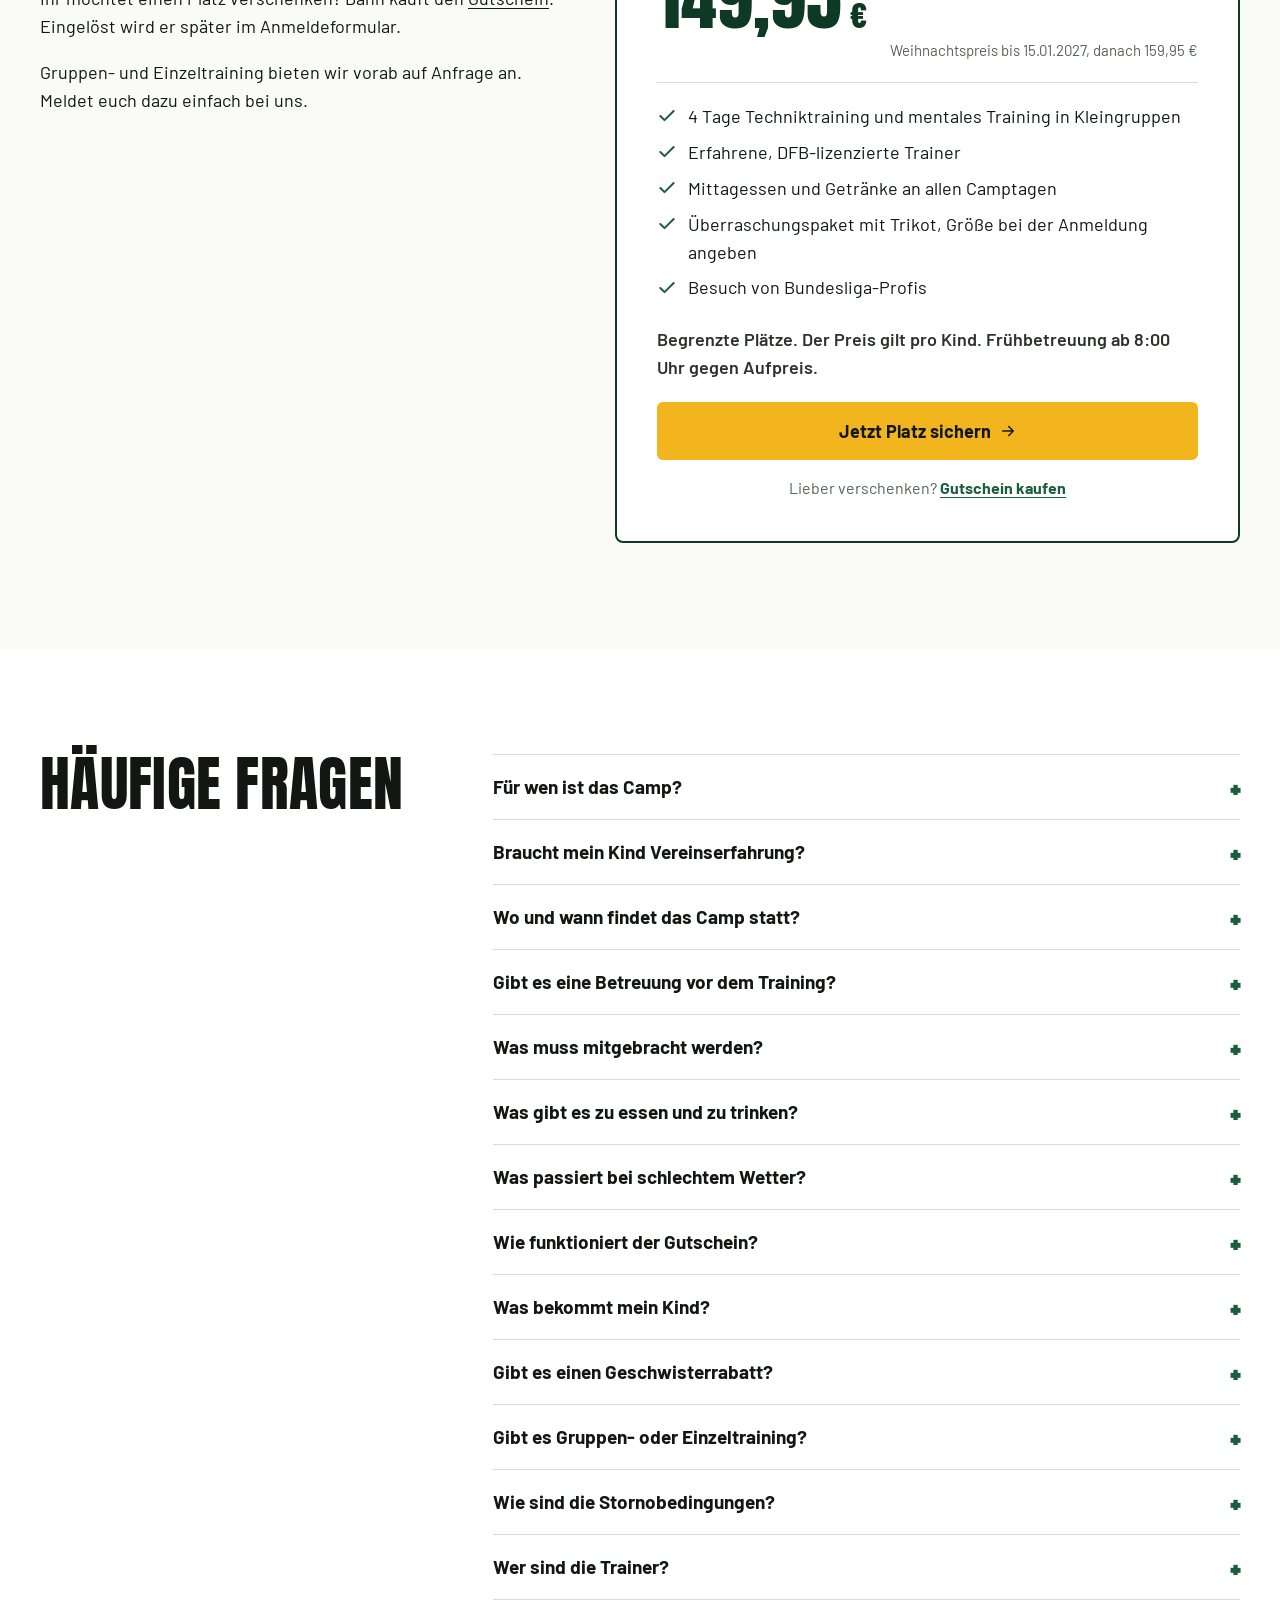
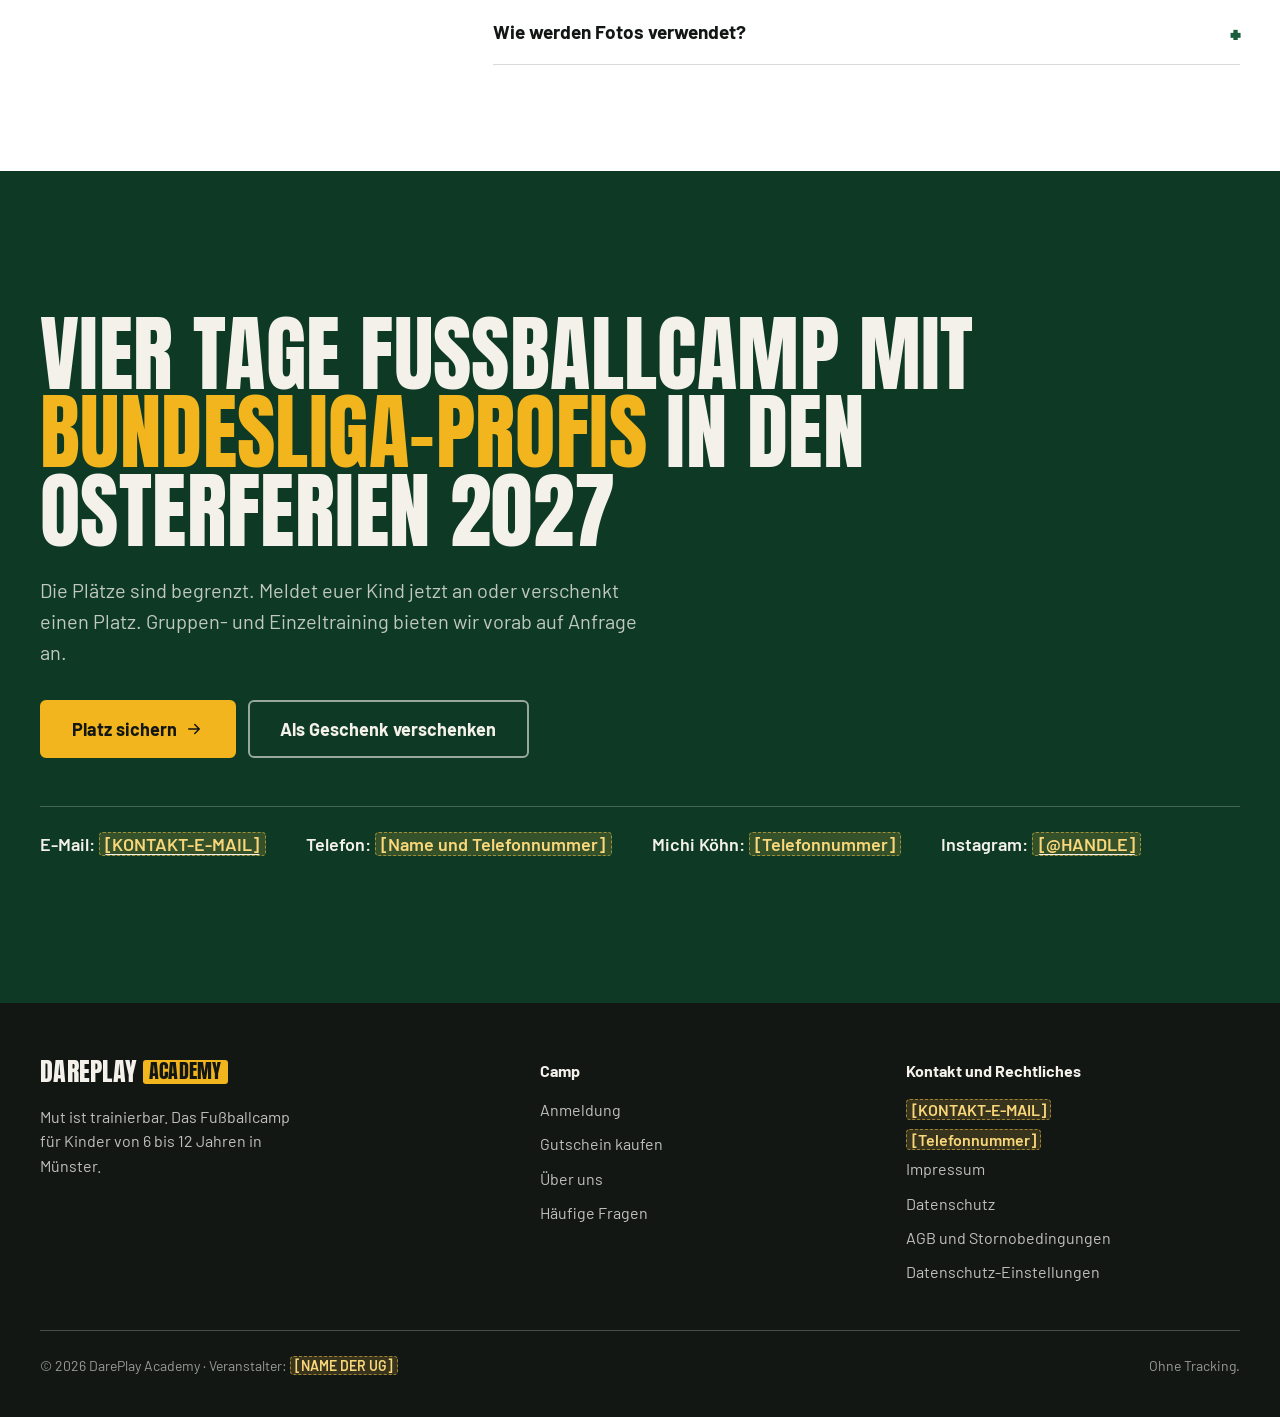
==== commit 768341e2: "Neuer Name DarePlay Academy, Camp-Daten, Preise und Inhalte vom Veranstalter - Name: DarePlay Academ" ====
--- a/flyer/index.html
+++ b/flyer/index.html
@@ -3,7 +3,7 @@
 <head>
   <meta charset="utf-8">
   <meta name="viewport" content="width=device-width, initial-scale=1">
-  <title>FREISTIL KIDS – Fußballcamp Münster</title>
+  <title>DarePlay Academy – Fußballcamp Münster</title>
   <meta name="robots" content="noindex, follow">
   <!--
     Landing-URL für den QR-Code auf dem Flyer (z. B. https://DOMAIN/flyer).
@@ -13,11 +13,11 @@
     Für weitere Kanäle einfach kopieren, z. B. /insta → ?quelle=instagram.
   -->
   <meta http-equiv="refresh" content="0; url=../index.html?quelle=flyer#preis">
-  <link rel="canonical" href="https://freistil-kids.example/">
+  <link rel="canonical" href="https://dareplay-academy.example/">
   <script>location.replace('../index.html?quelle=flyer#preis');</script>
   <style>body{font-family:system-ui,sans-serif;background:#0e3a25;color:#f7f2e8;display:grid;place-items:center;min-height:100vh;margin:0;text-align:center;padding:1rem}a{color:#f6c544}</style>
 </head>
 <body>
-  <p>Einen Moment … <a href="../index.html?quelle=flyer#preis">Weiter zu FREISTIL KIDS</a></p>
+  <p>Einen Moment … <a href="../index.html?quelle=flyer#preis">Weiter zu DarePlay Academy</a></p>
 </body>
 </html>
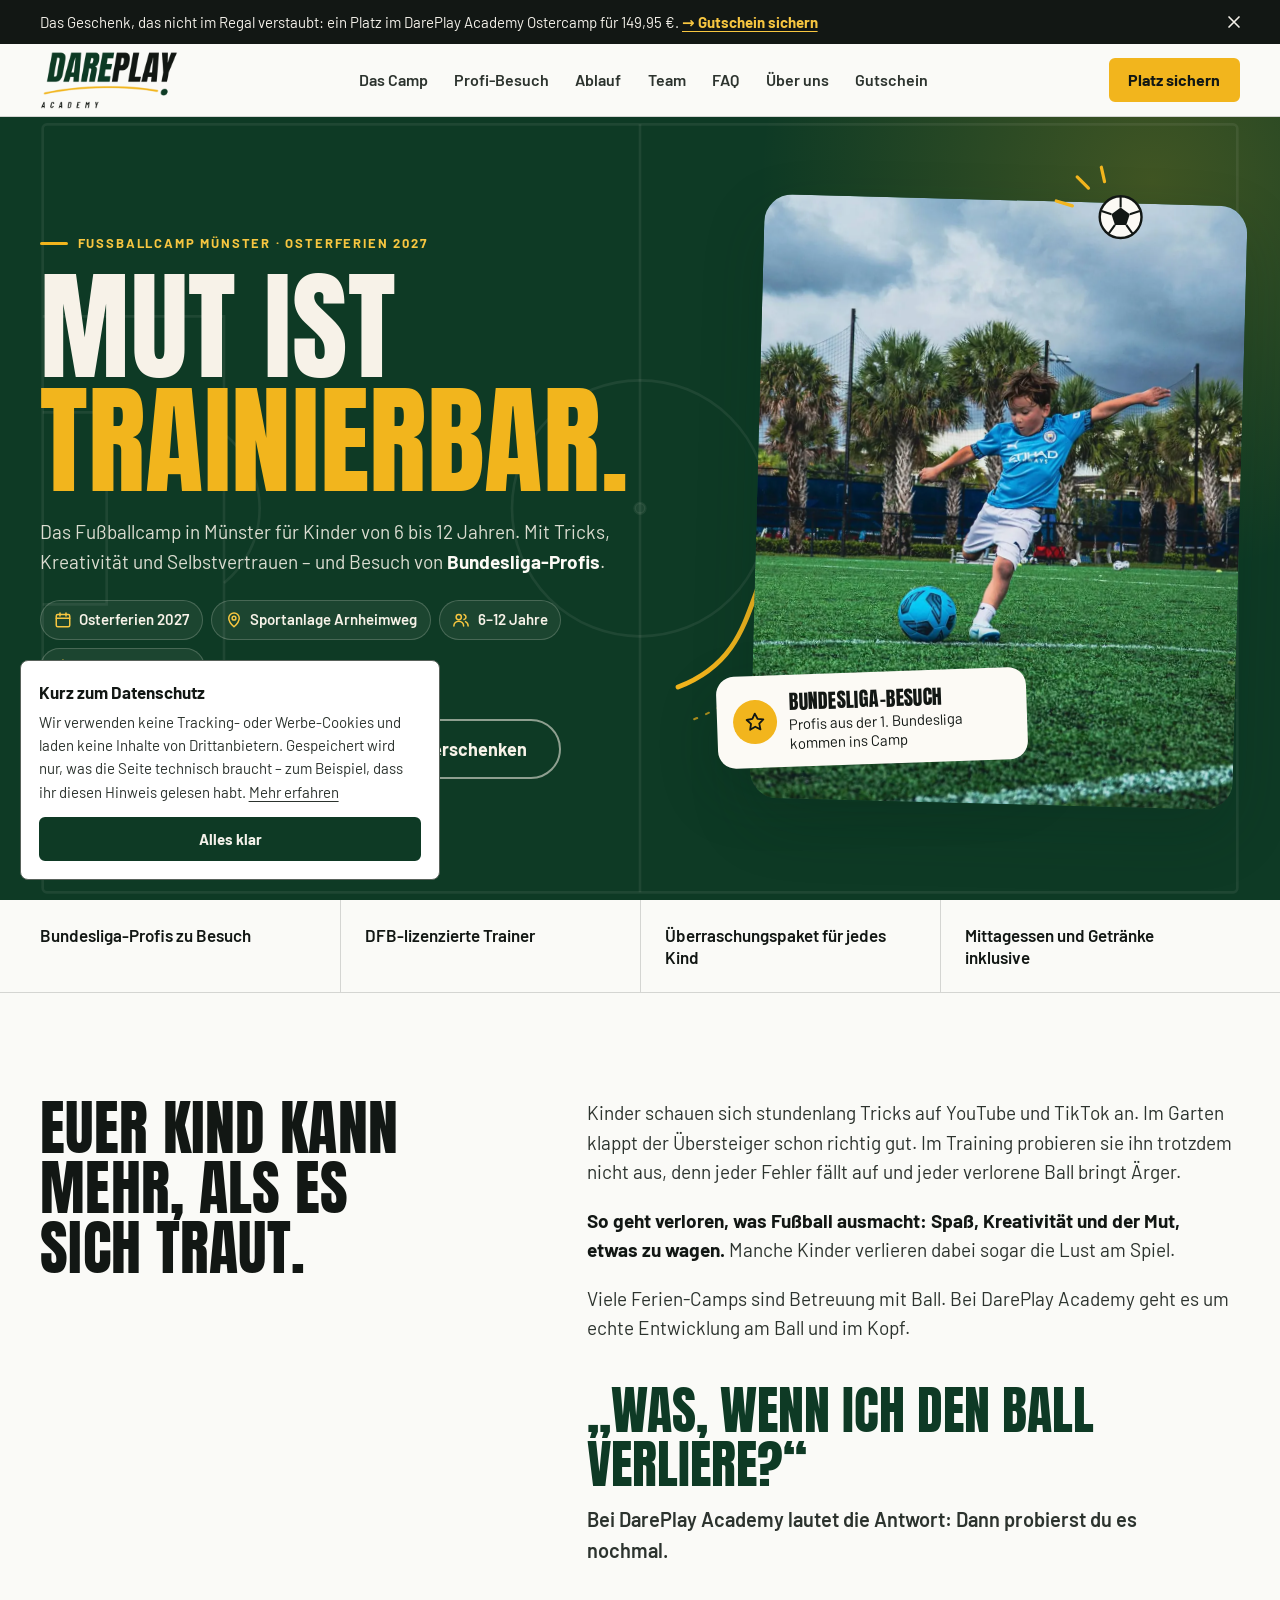
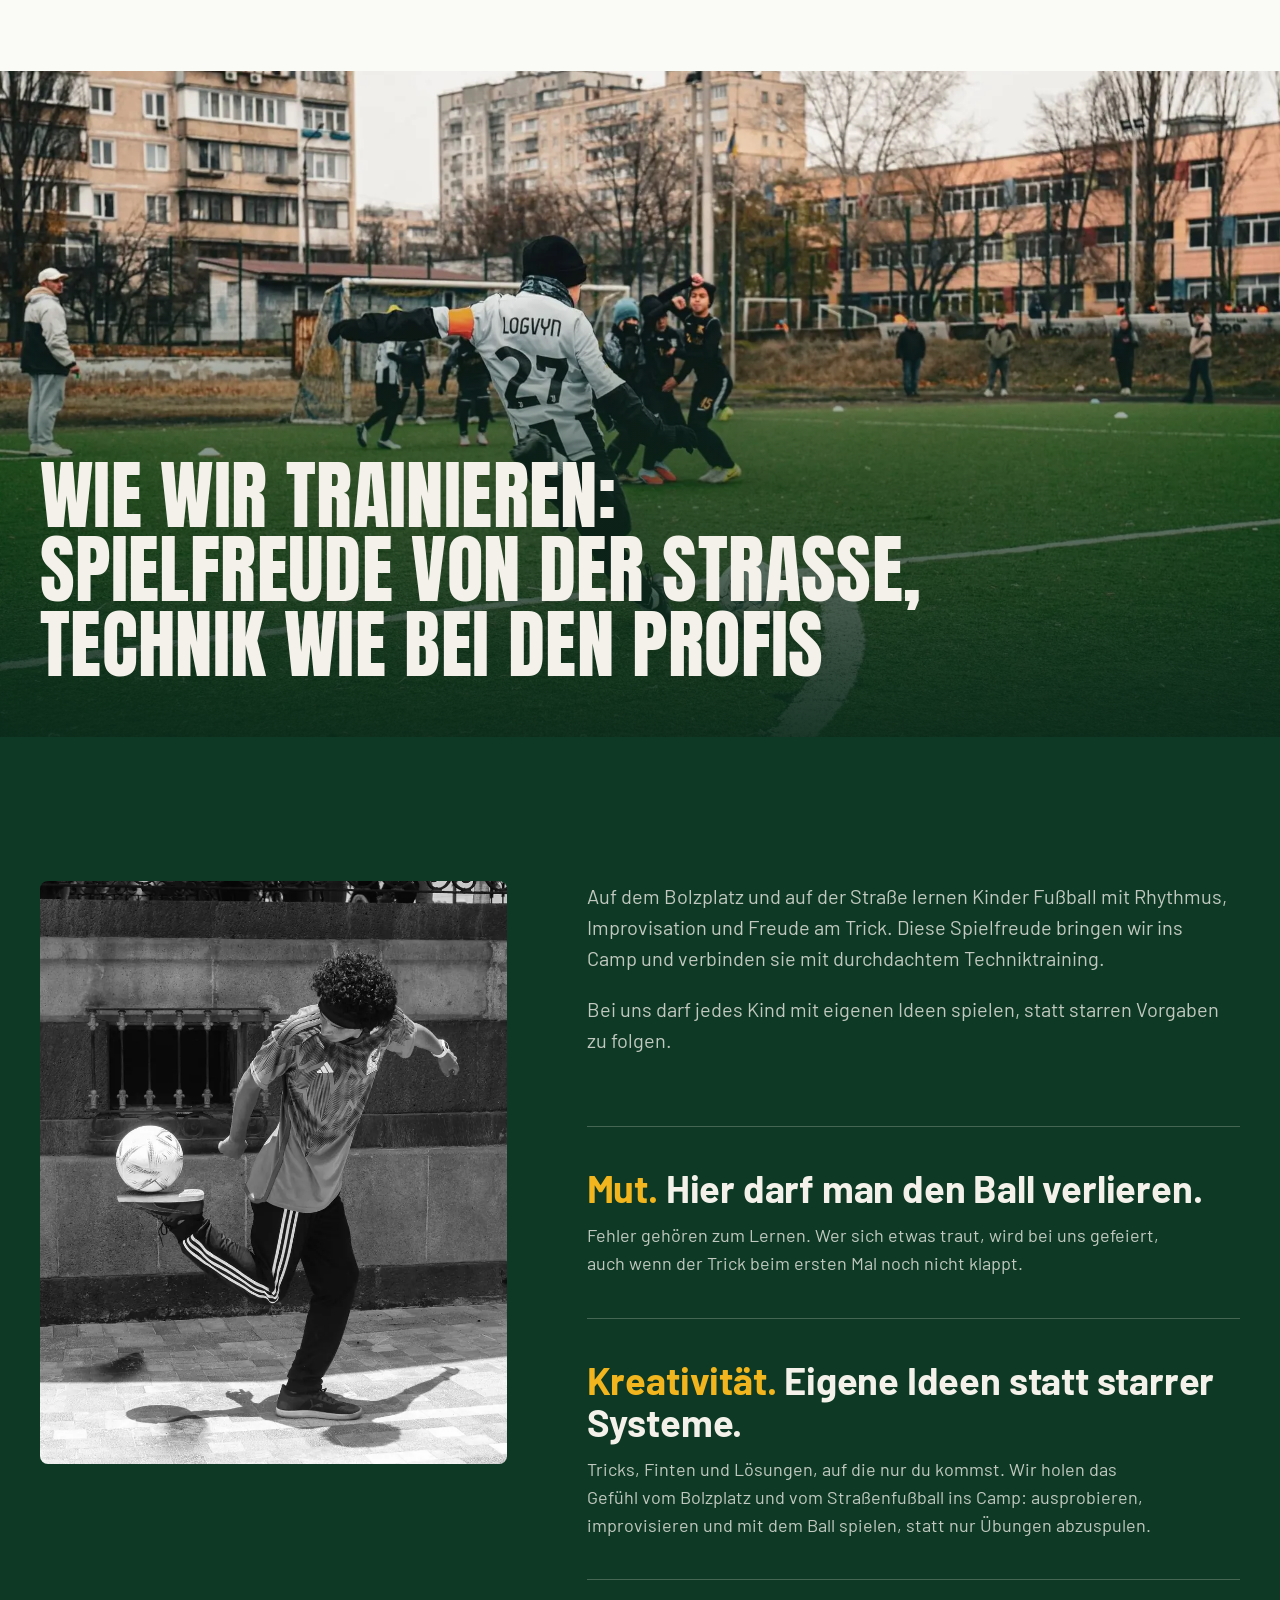
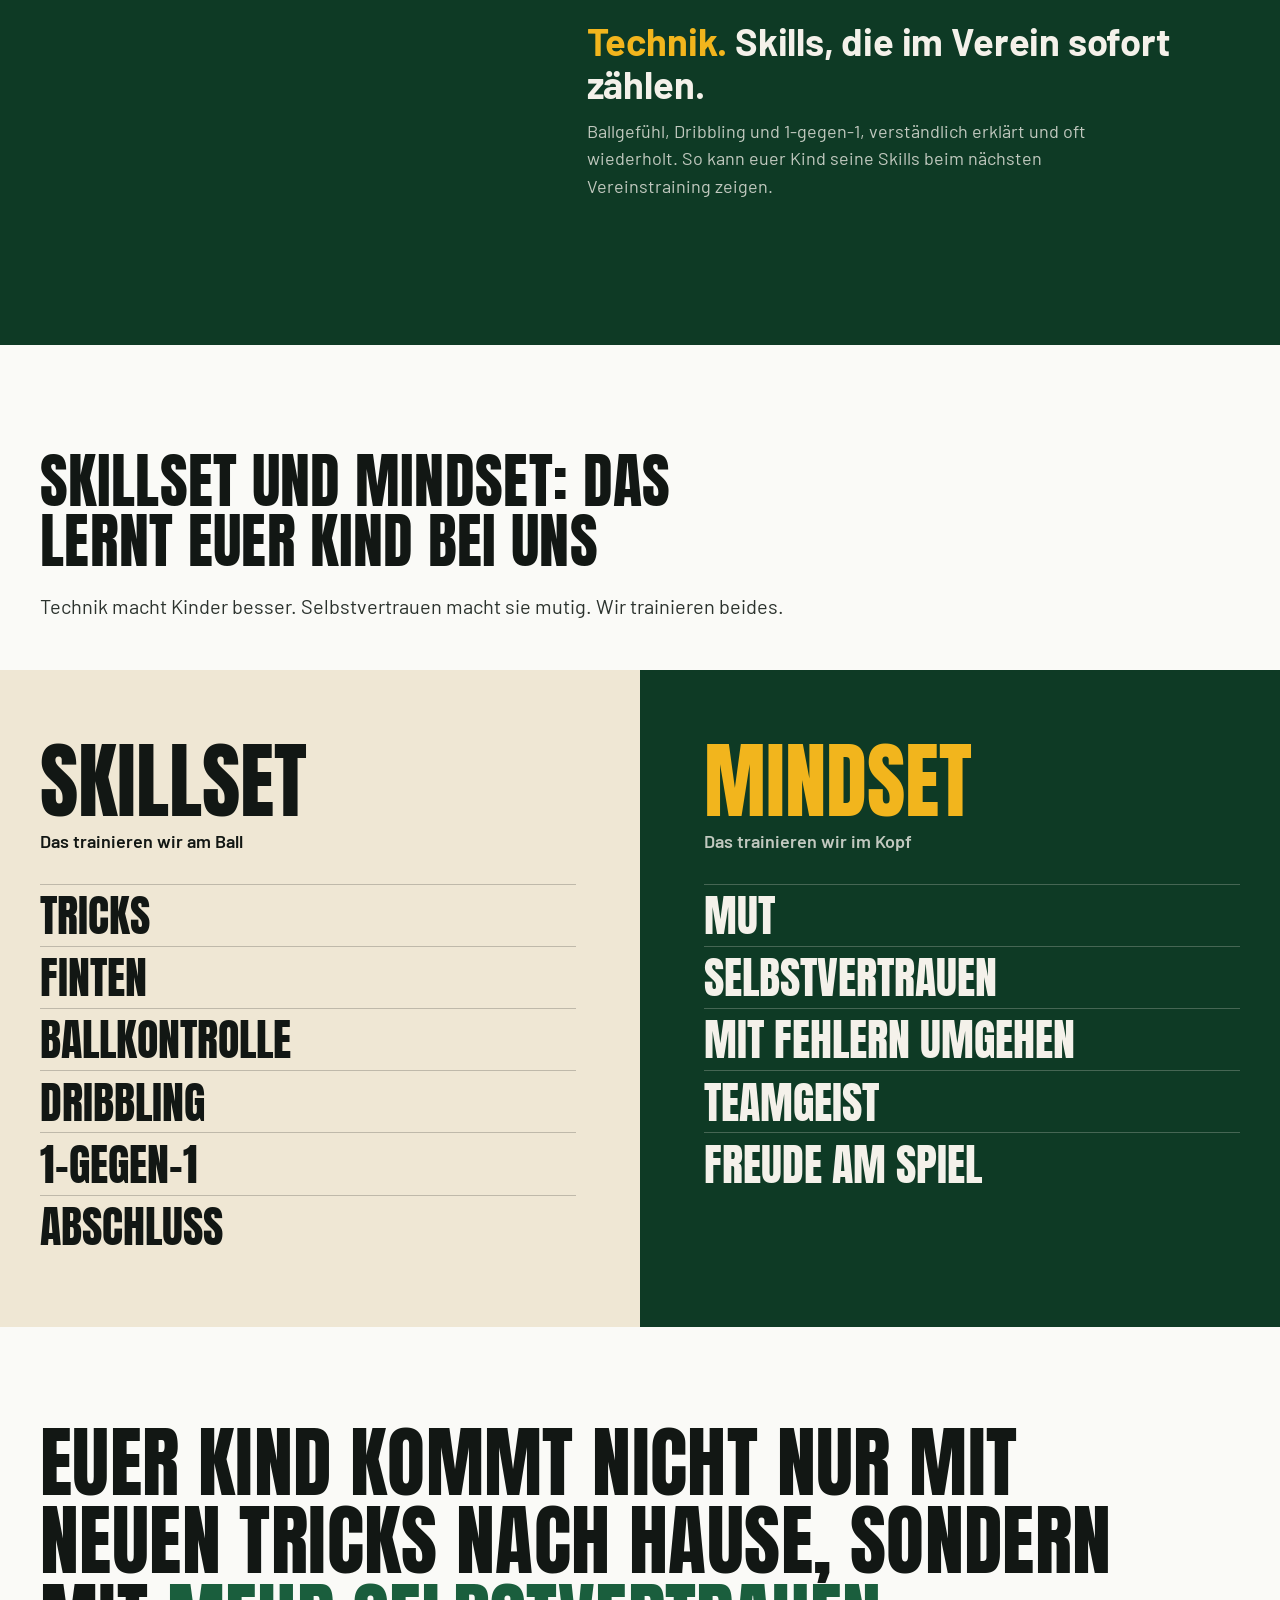
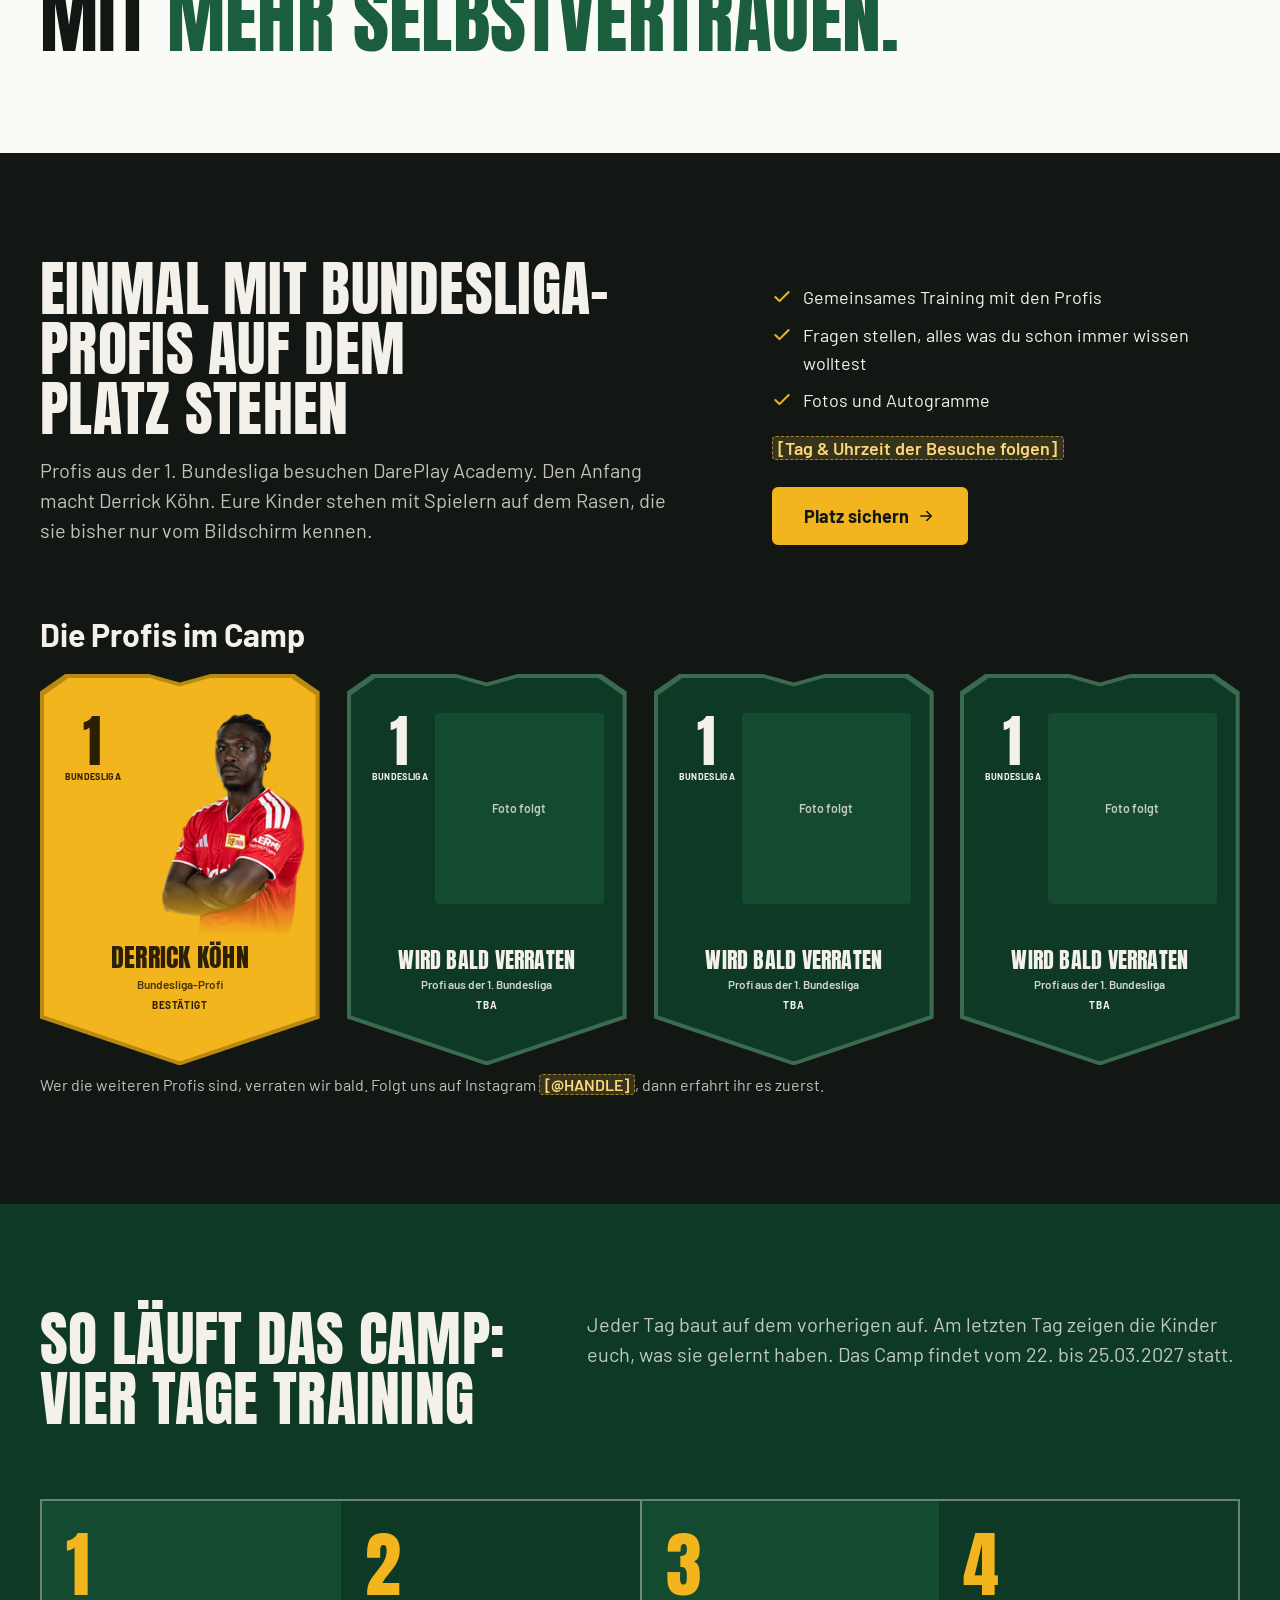
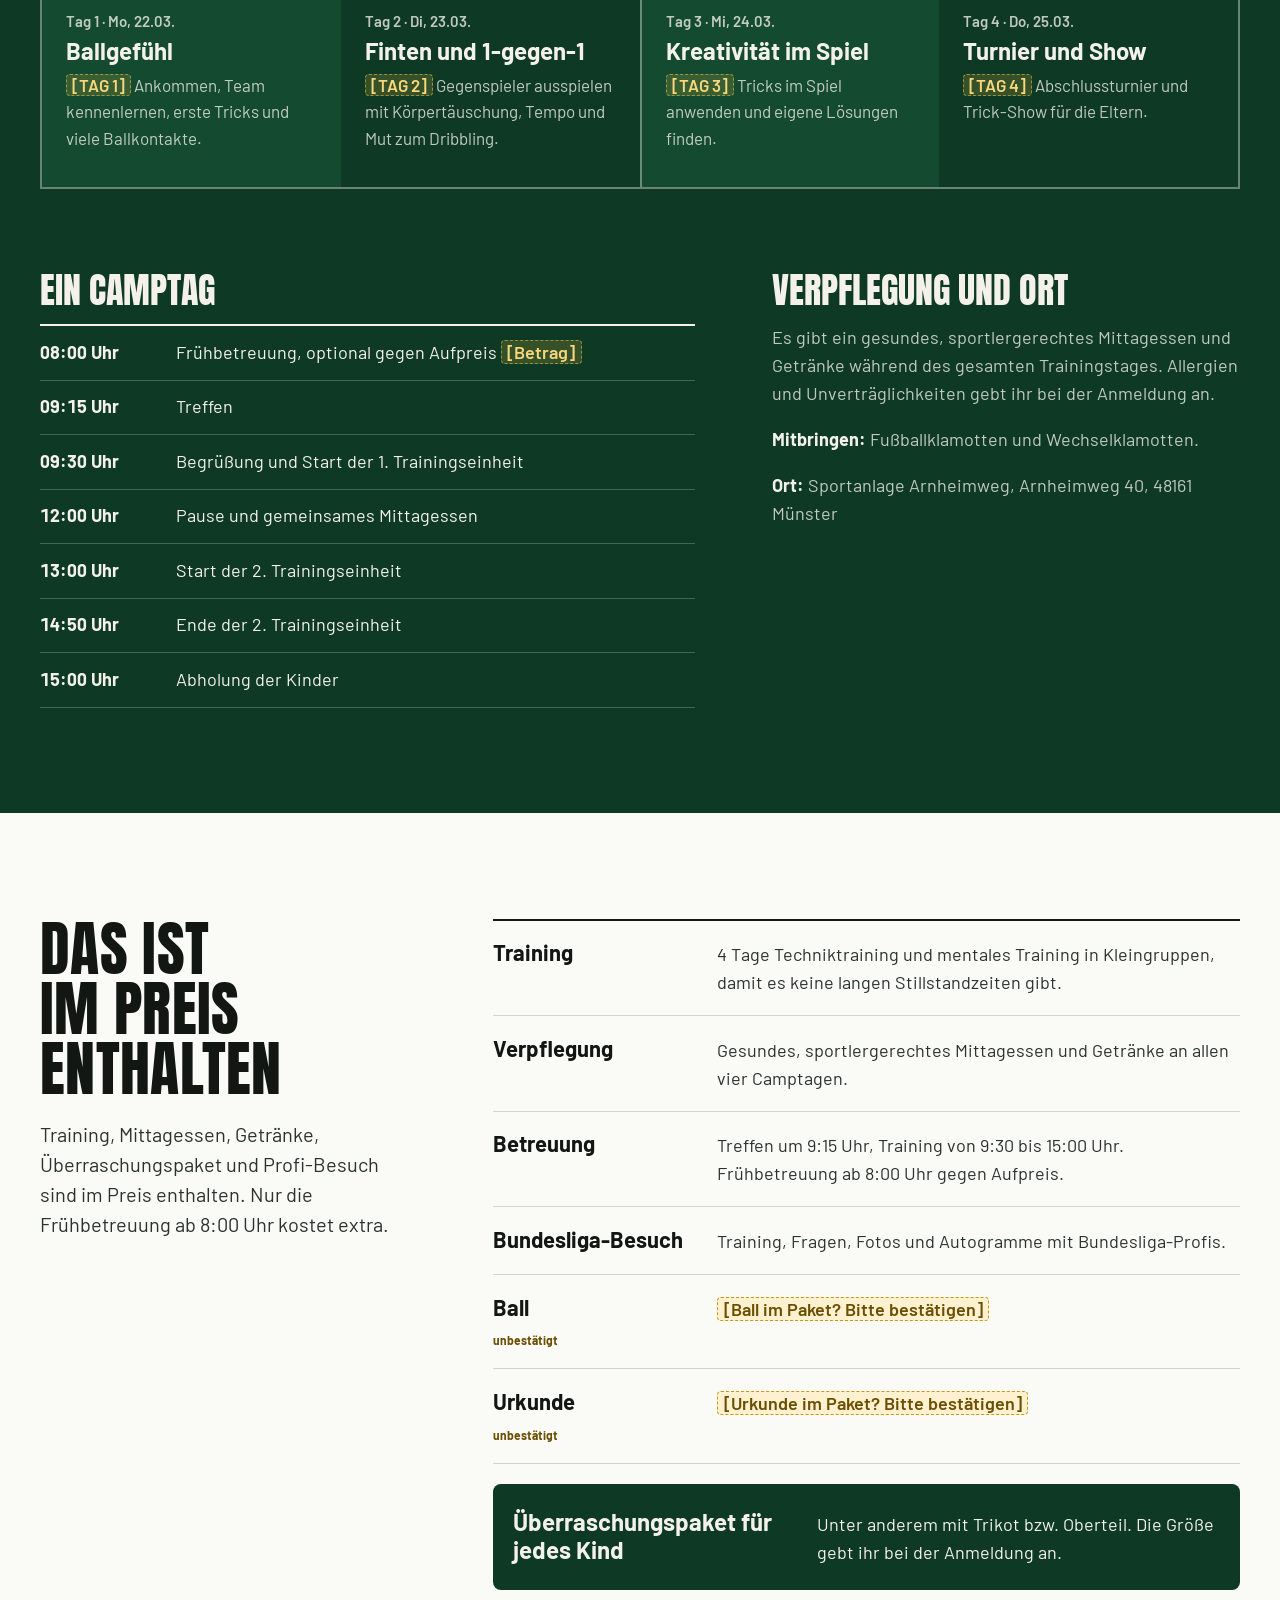
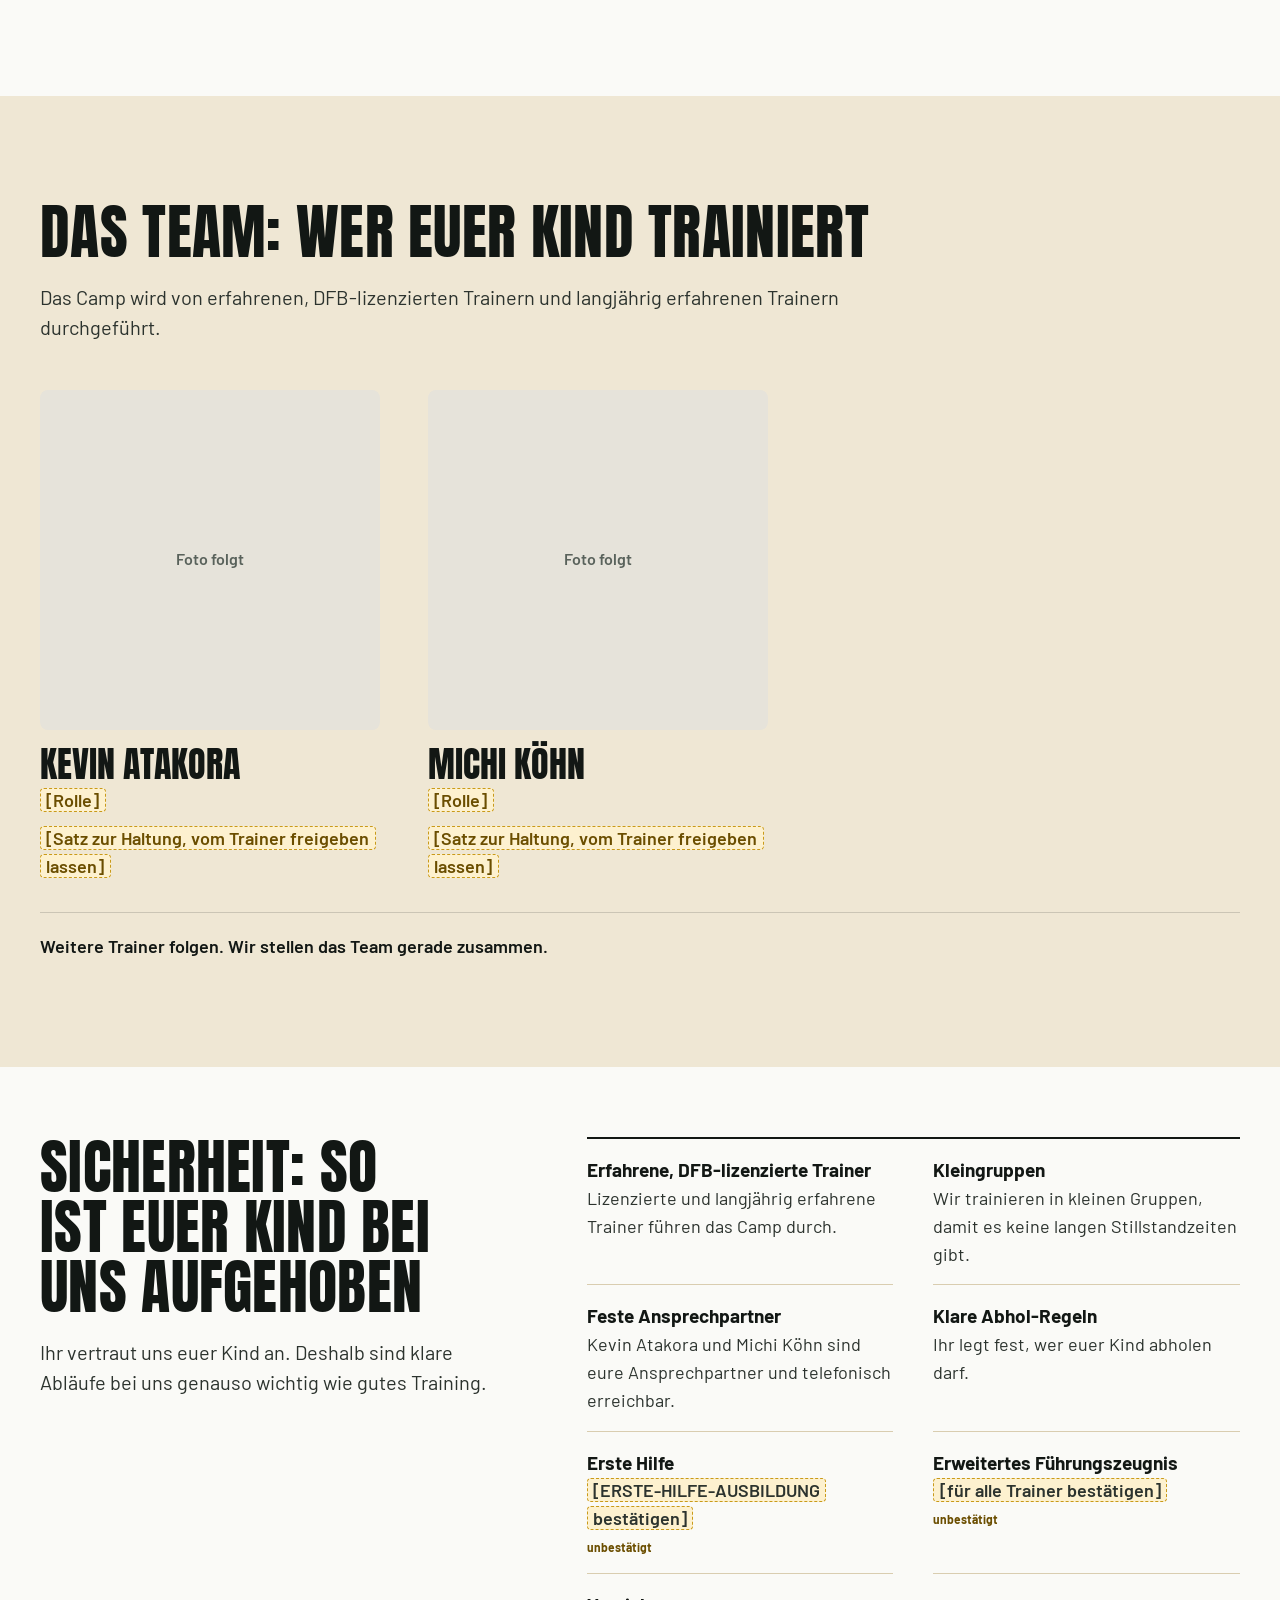
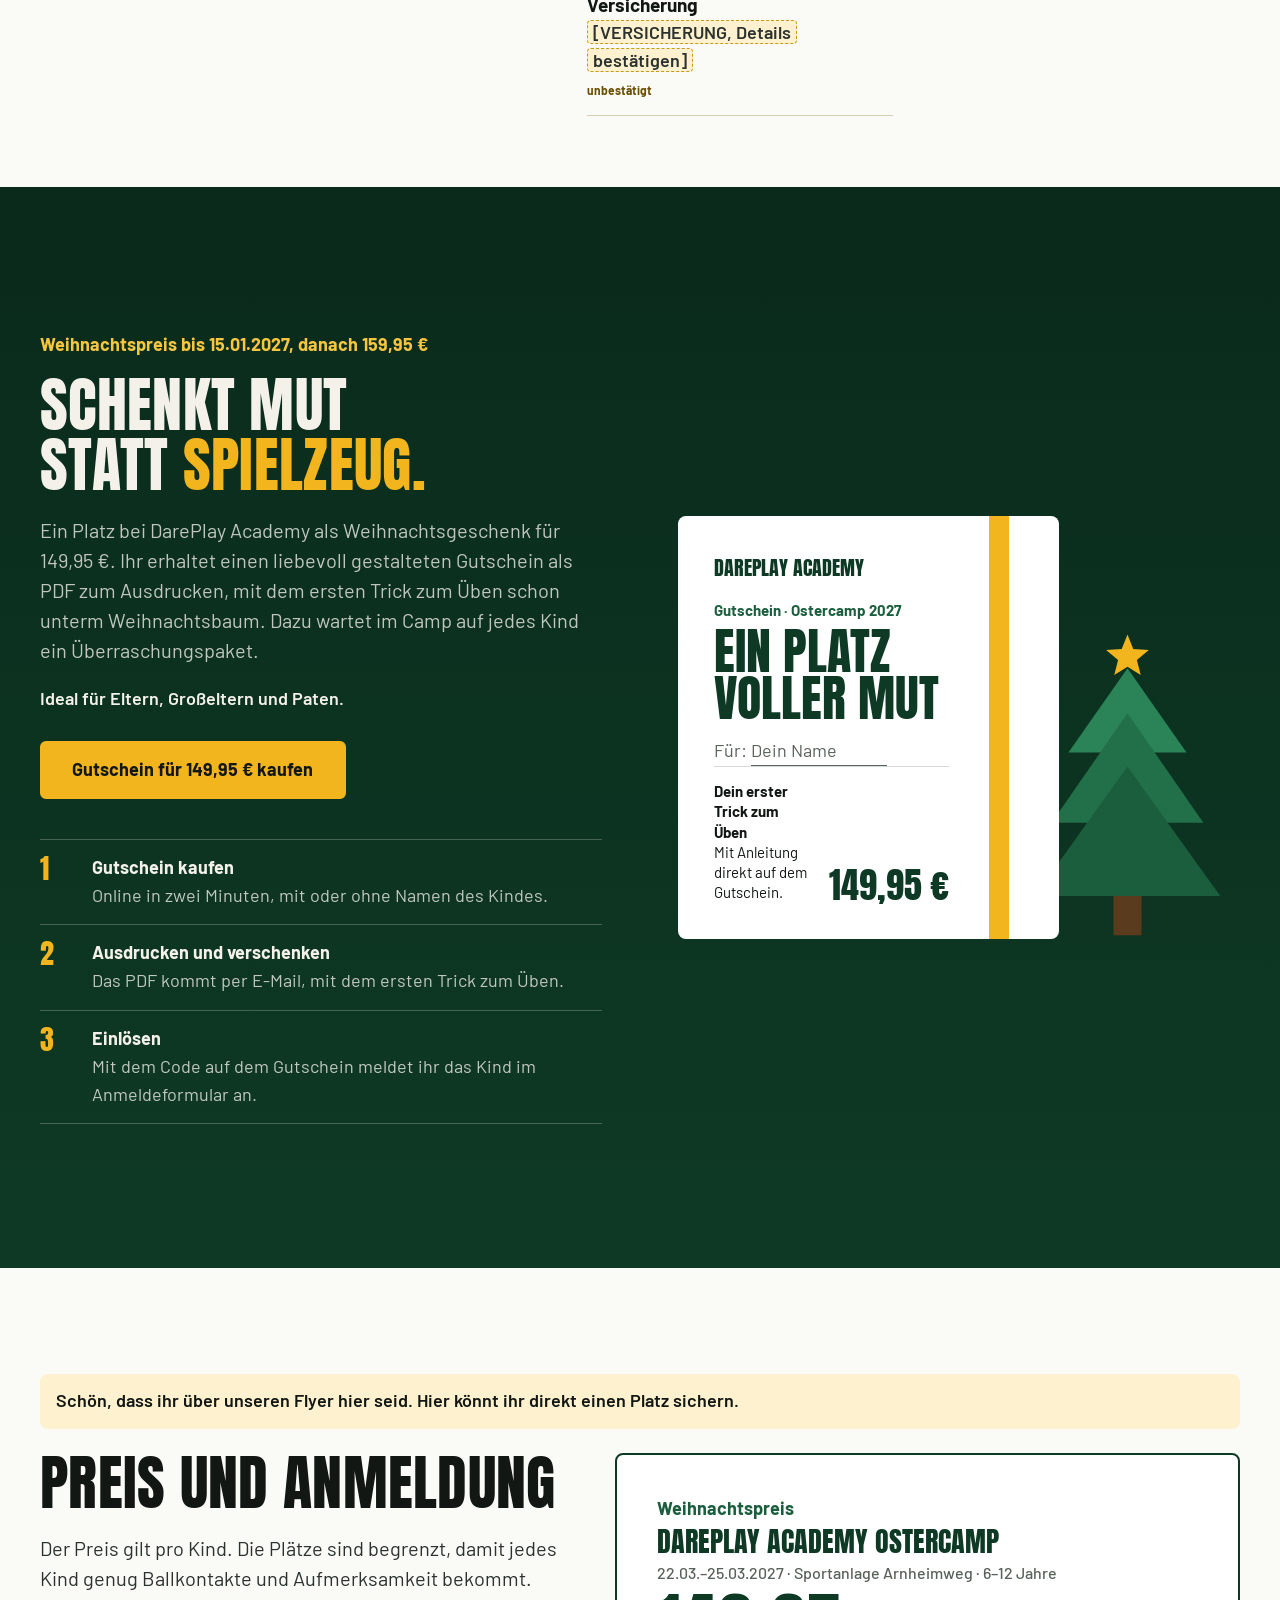
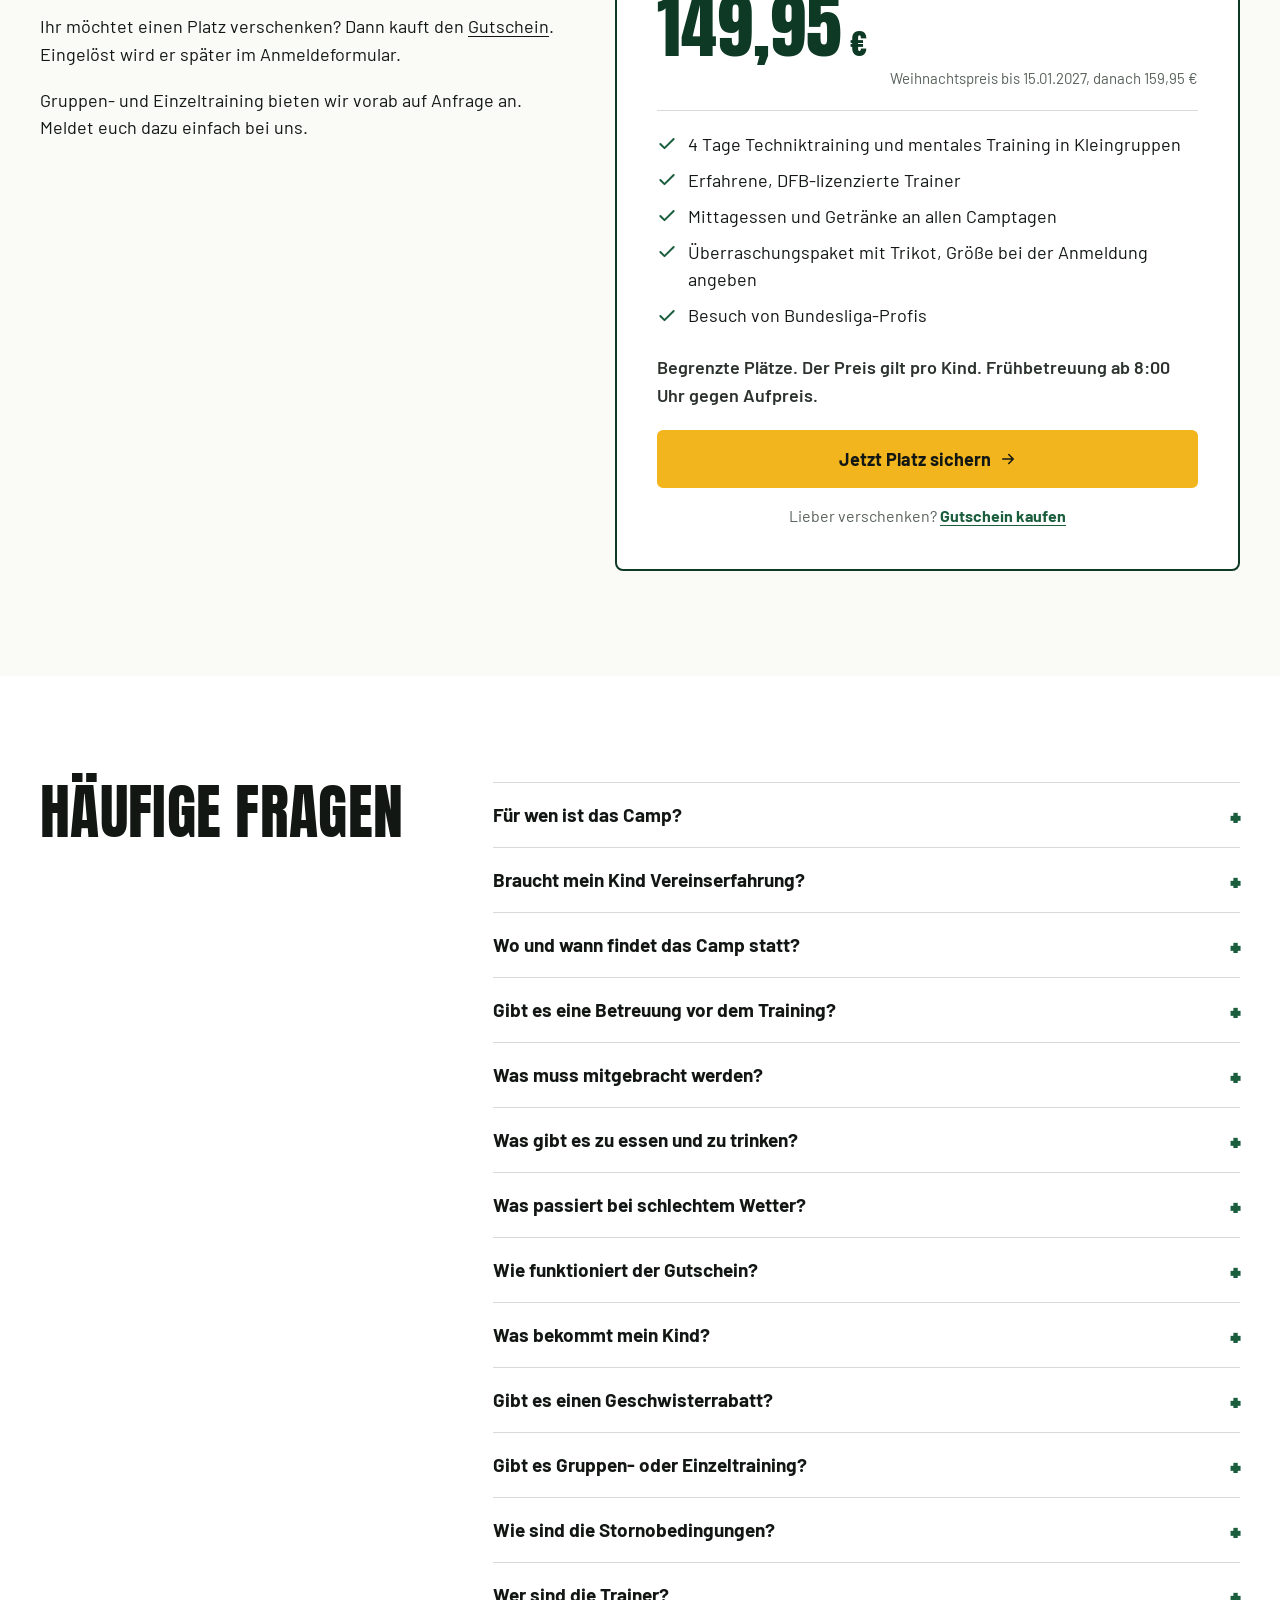
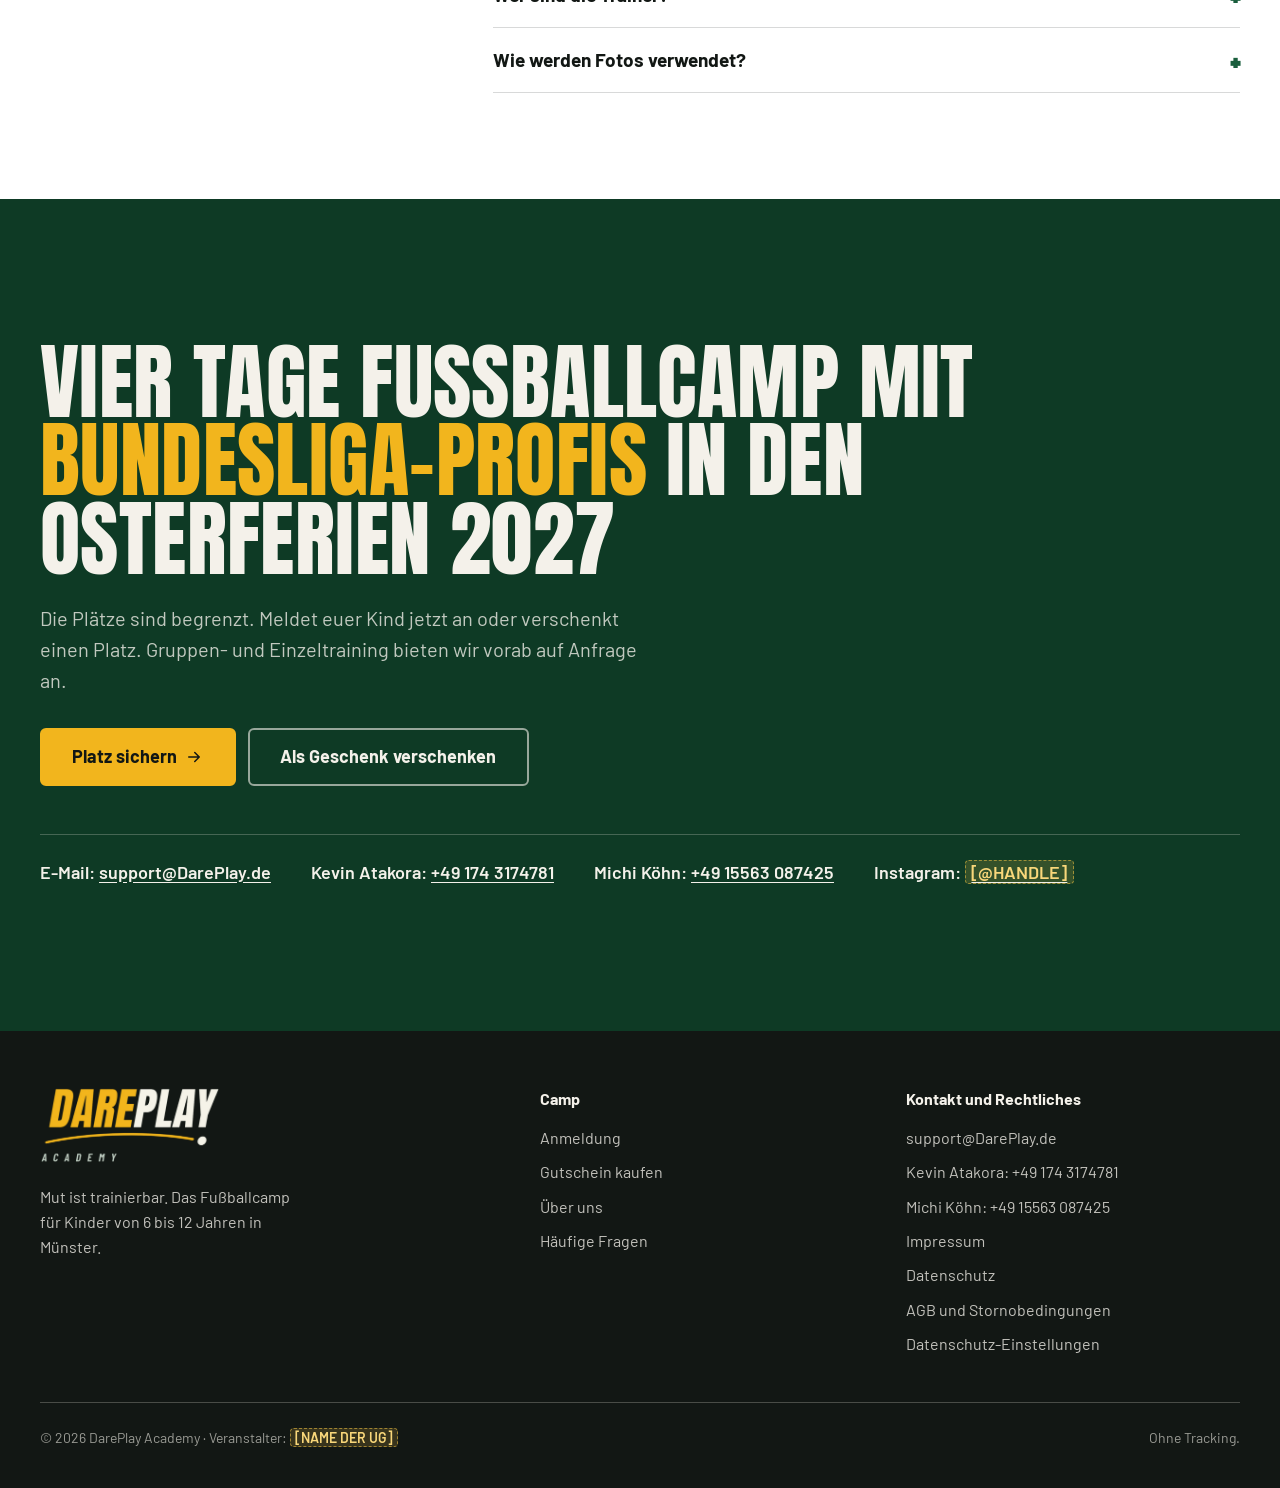
==== commit c0f9abe6: "Neues Logo, Kontaktdaten und Domain - Logo von DarePlay Academy (helle und dunkle Variante, freigest" ====
--- a/flyer/index.html
+++ b/flyer/index.html
@@ -13,7 +13,7 @@
     Für weitere Kanäle einfach kopieren, z. B. /insta → ?quelle=instagram.
   -->
   <meta http-equiv="refresh" content="0; url=../index.html?quelle=flyer#preis">
-  <link rel="canonical" href="https://dareplay-academy.example/">
+  <link rel="canonical" href="https://dareplay.de/">
   <script>location.replace('../index.html?quelle=flyer#preis');</script>
   <style>body{font-family:system-ui,sans-serif;background:#0e3a25;color:#f7f2e8;display:grid;place-items:center;min-height:100vh;margin:0;text-align:center;padding:1rem}a{color:#f6c544}</style>
 </head>
